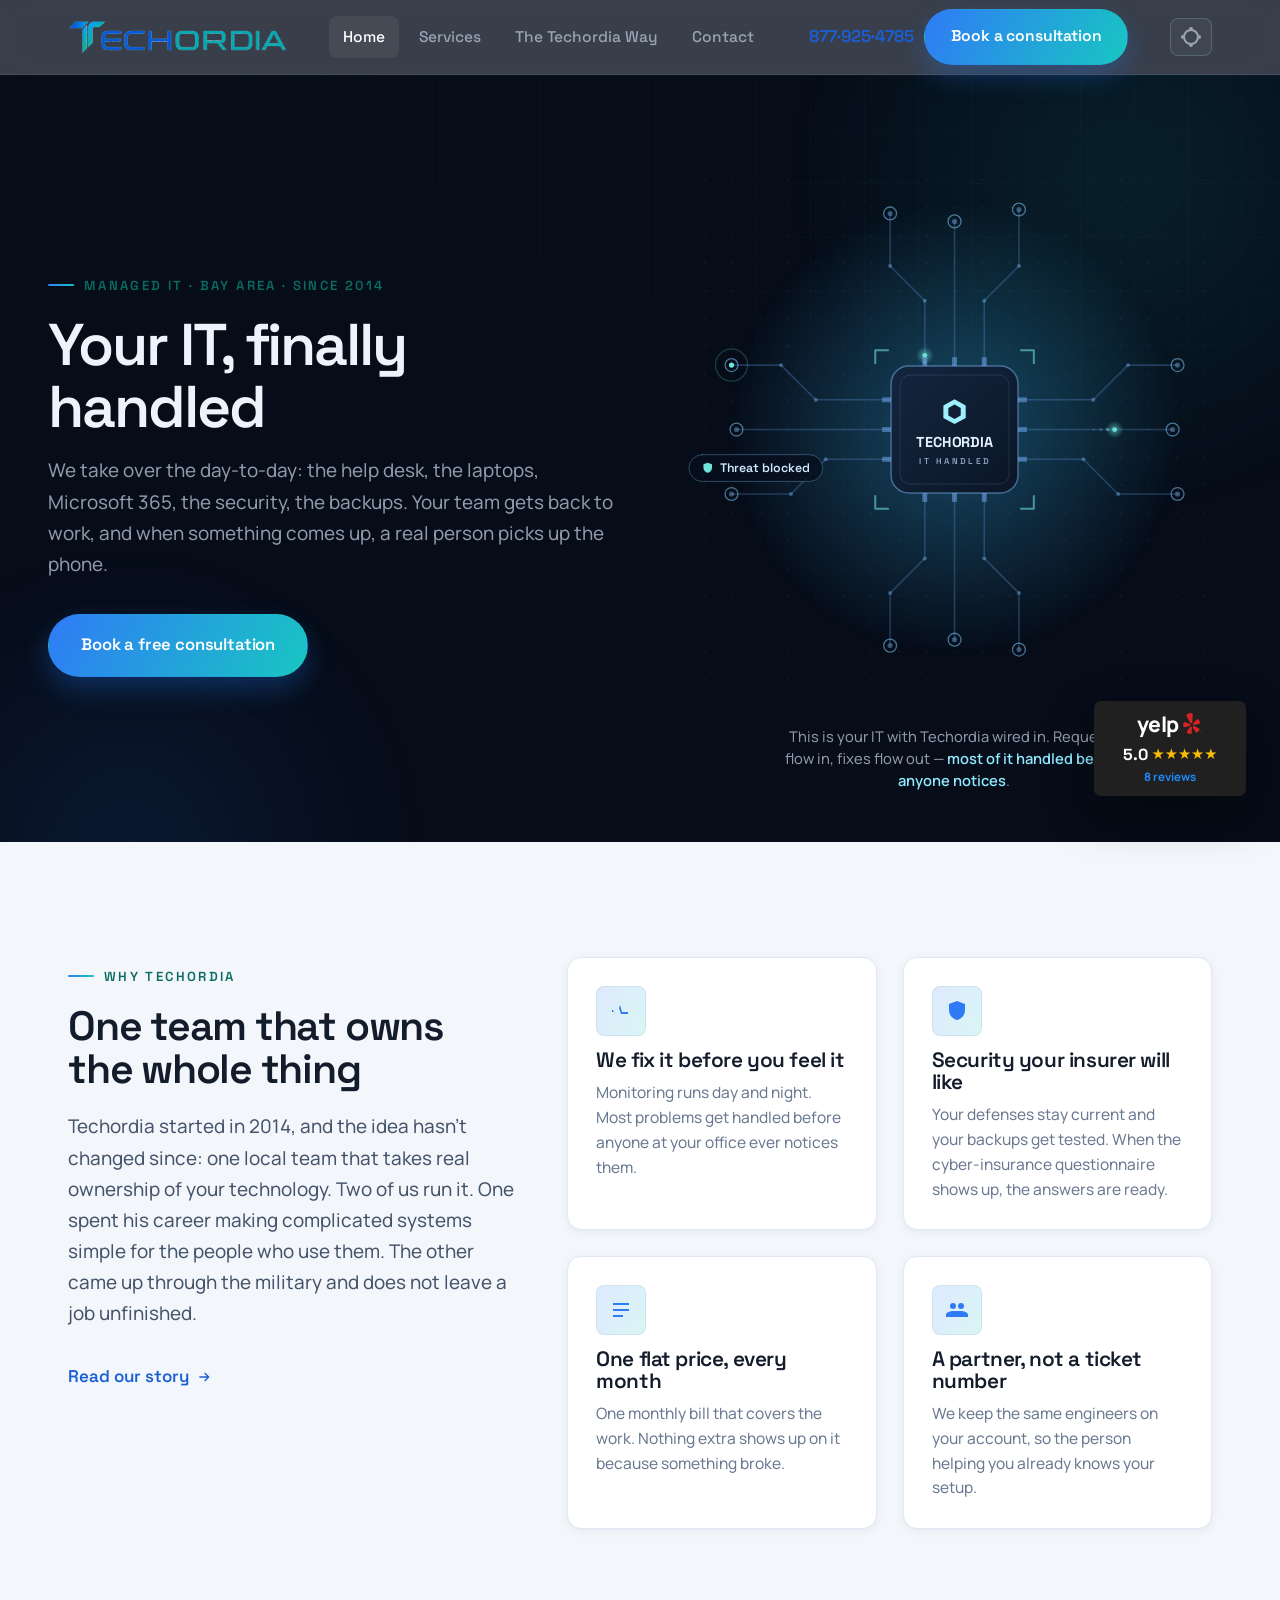
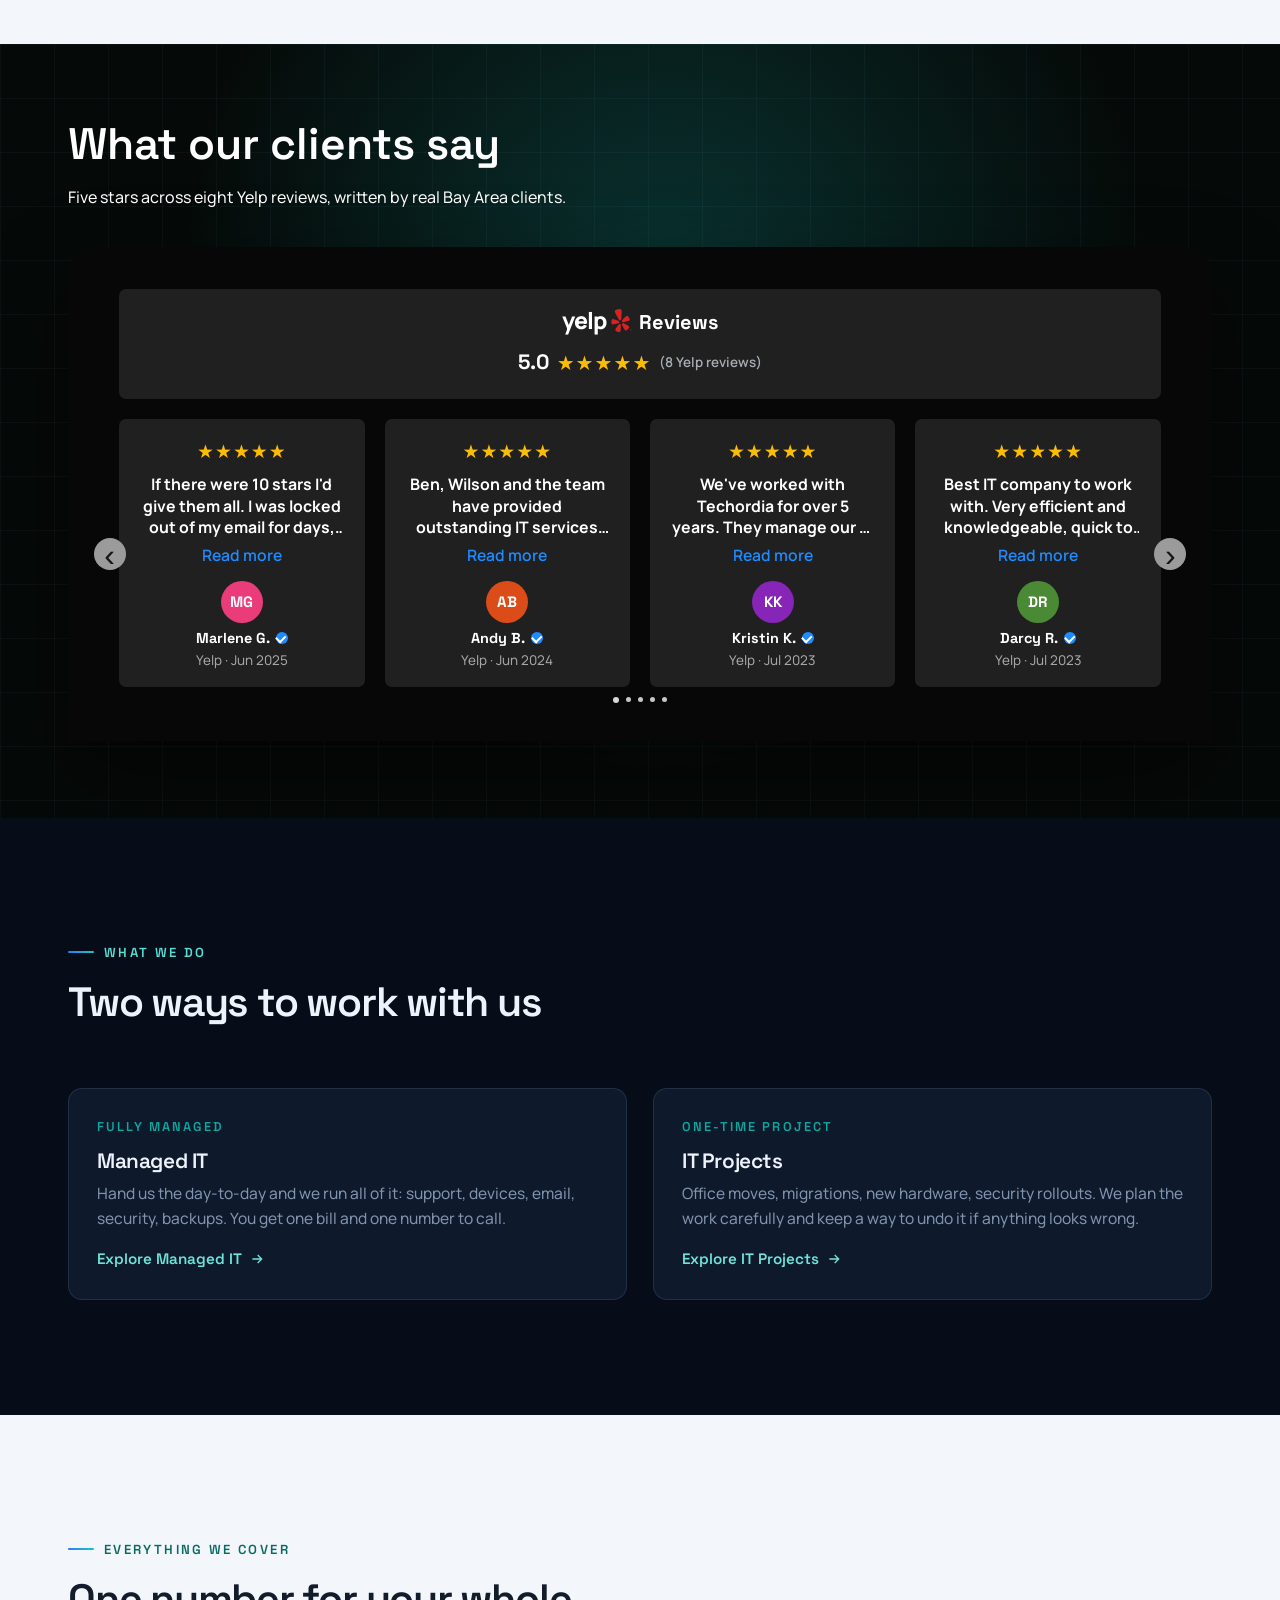
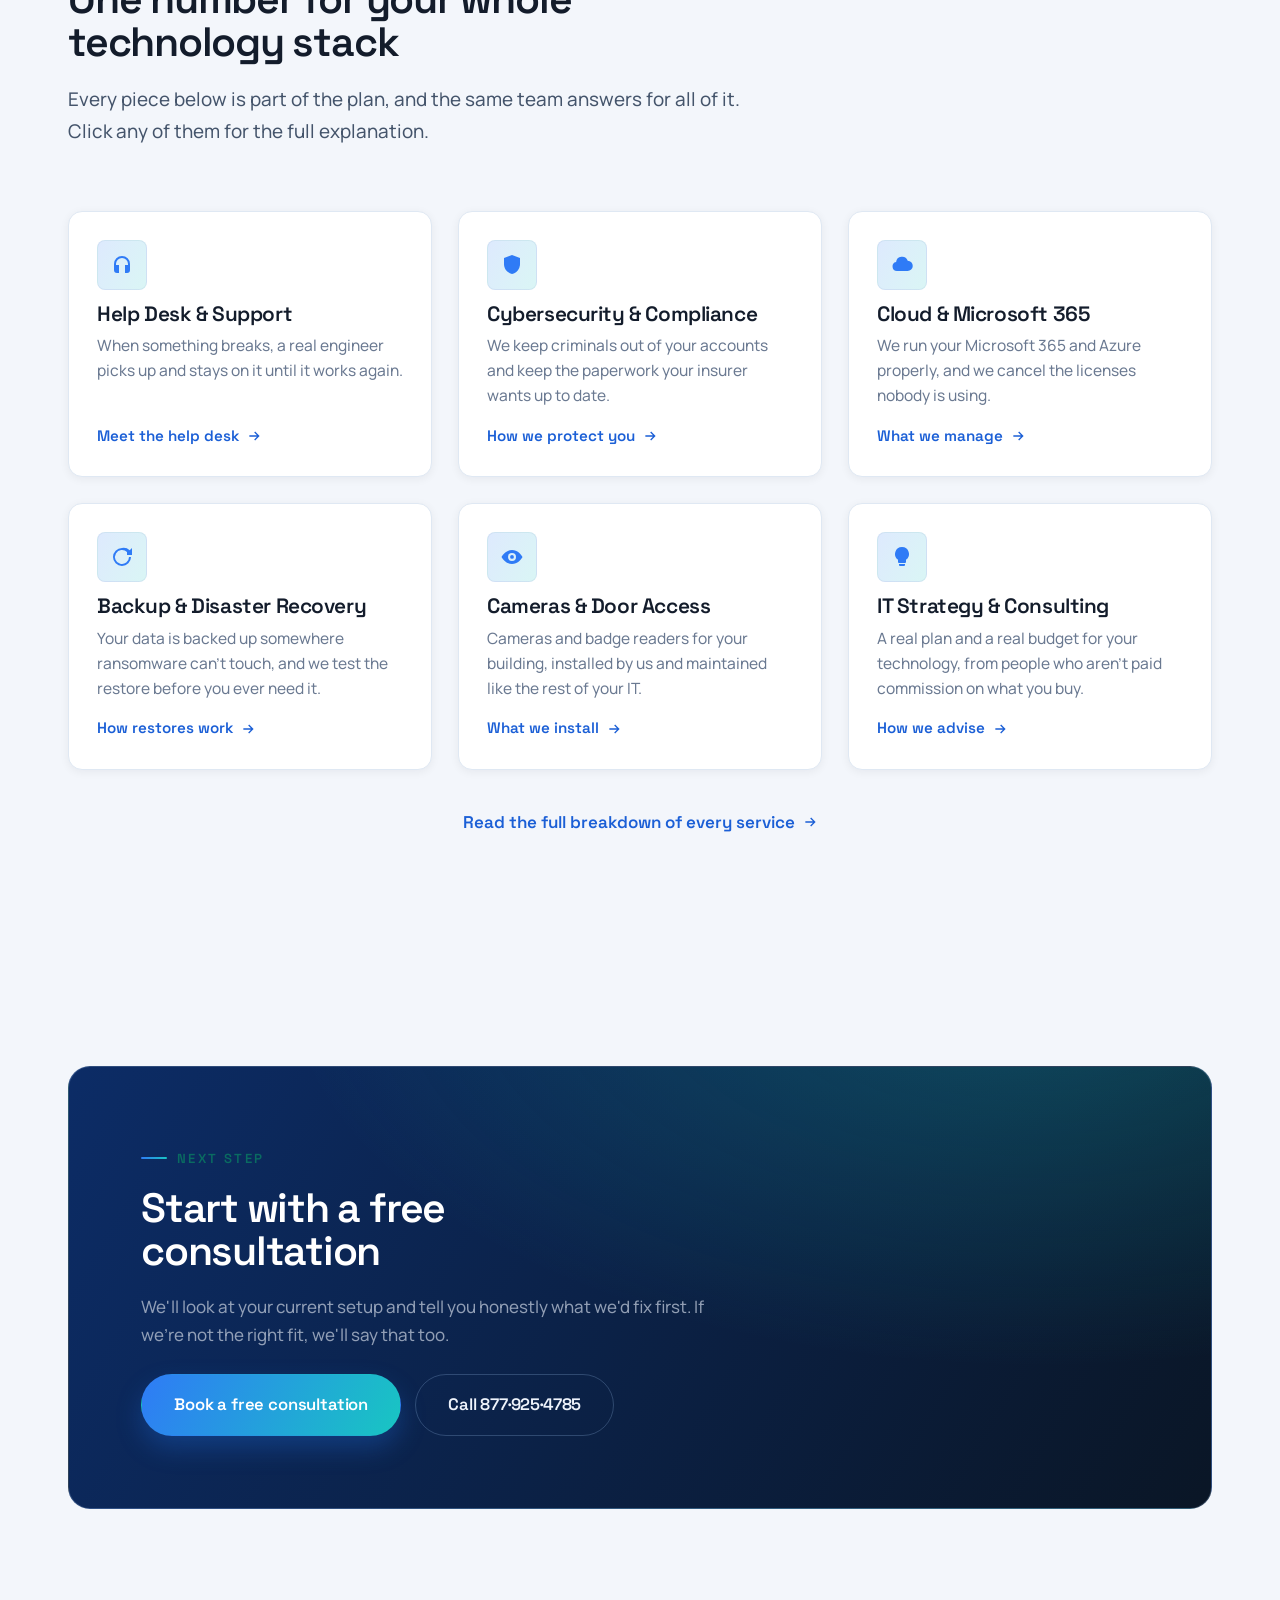
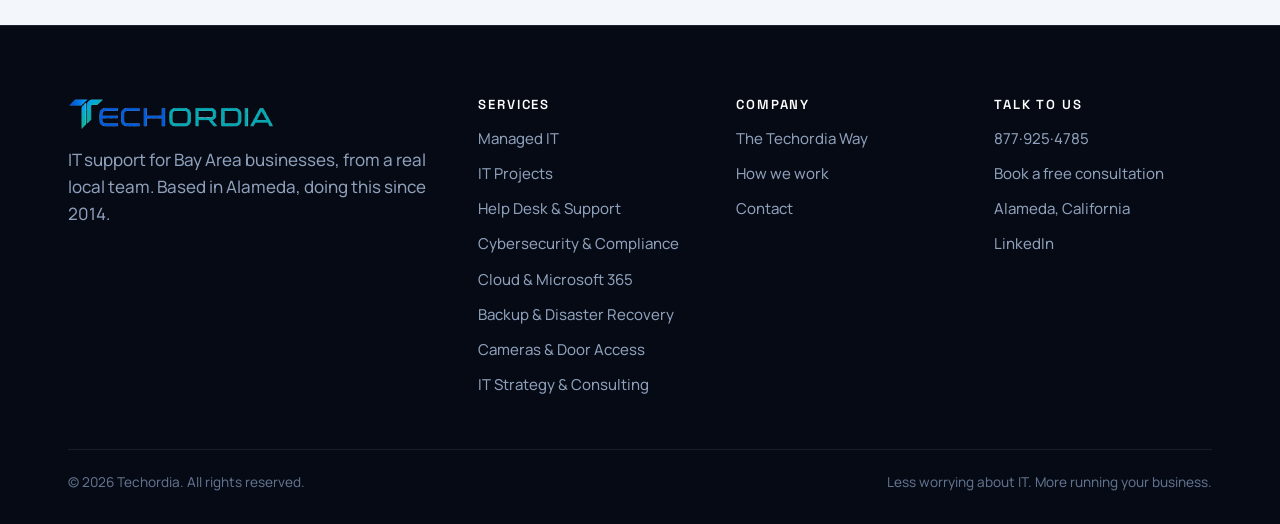
==== index.html @ 97ab0890 "Clone techordia-site2 snapshot" ====
<!DOCTYPE html>
<html lang="en">
<head>
<meta charset="UTF-8" />
<meta name="viewport" content="width=device-width, initial-scale=1.0" />
<title>Techordia | Managed IT for Bay Area Businesses Since 2014</title>
<meta name="description" content="Techordia has handled the day-to-day IT for Bay Area businesses since 2014. Real engineers answer the phone, and one flat monthly bill covers the work." />
<link rel="canonical" href="https://kylesmcclain.github.io/techordia-site2/" />
<meta property="og:type" content="website" />
<meta property="og:site_name" content="Techordia" />
<meta property="og:title" content="Techordia | Managed IT for Bay Area Businesses Since 2014" />
<meta property="og:description" content="Techordia has handled the day-to-day IT for Bay Area businesses since 2014. Real engineers answer the phone, and one flat monthly bill covers the work." />
<meta property="og:url" content="https://kylesmcclain.github.io/techordia-site2/" />
<meta property="og:image" content="https://kylesmcclain.github.io/techordia-site2/assets/img/logo.png" />
<meta name="twitter:card" content="summary" />
<meta name="twitter:title" content="Techordia | Managed IT for Bay Area Businesses Since 2014" />
<meta name="twitter:description" content="Techordia has handled the day-to-day IT for Bay Area businesses since 2014. Real engineers answer the phone, and one flat monthly bill covers the work." />
<meta name="twitter:image" content="https://kylesmcclain.github.io/techordia-site2/assets/img/logo.png" />
<link rel="icon" href="assets/img/favicon.svg" type="image/svg+xml" />
<link rel="icon" href="assets/img/favicon.ico" sizes="32x32" />
<link rel="apple-touch-icon" href="assets/img/apple-touch-icon.png" />
<link rel="preconnect" href="https://fonts.googleapis.com" />
<link rel="preconnect" href="https://fonts.gstatic.com" crossorigin />
<link href="https://fonts.googleapis.com/css2?family=Space+Grotesk:wght@500;600;700&family=Manrope:wght@400;500;600;700&display=swap" rel="stylesheet" />
<link rel="stylesheet" href="assets/css/app.css?v=20260611-1" />
<link rel="stylesheet" href="assets/css/effects.css?v=20260611-1" />
</head>
<body>
<!-- ================= HEADER ================= -->
<header class="masthead">
  <div class="wrap masthead__row">
    <a class="brand" href="index.html" aria-label="Techordia home"><img src="assets/img/logo.png?v=20260611-1" alt="Techordia" /></a>
    <nav class="mainnav" aria-label="Primary">
      <a href="index.html" class="is-active">Home</a>
      <div class="navitem">
        <button type="button" aria-haspopup="true" aria-expanded="false" aria-controls="services-menu">Services</button>
        <div class="dropdown dropdown--svc" id="services-menu">
          <a href="managed-it.html">Managed IT</a>
          <a href="it-projects.html">IT Projects</a>
          <a href="managed-it.html#help-desk">Help Desk &amp; Support</a>
          <a href="managed-it.html#cybersecurity">Cybersecurity &amp; Compliance</a>
          <a href="managed-it.html#cloud">Cloud &amp; Microsoft 365</a>
          <a href="managed-it.html#backup">Backup &amp; Disaster Recovery</a>
          <a href="managed-it.html#cameras">Cameras &amp; Door Access</a>
          <a href="managed-it.html#strategy">IT Strategy &amp; Consulting</a>
        </div>
      </div>
      <a href="techordia-way.html">The Techordia Way</a>
      <a href="contact.html">Contact</a>
    </nav>
    <div class="header-cta">
      <a href="tel:8779254785" class="textlink nowrap">877·925·4785</a>
      <a href="contact.html" class="btn btn--primary">Book a consultation</a>
    </div>
    <button class="navtoggle" aria-label="Menu" aria-expanded="false"><span></span></button>
  </div>
</header>

<main>
<!-- ================= HERO ================= -->
<section class="hero">
  <div class="hero__glow" aria-hidden="true"></div>
  <div class="hero__grid-bg" aria-hidden="true"></div>
  <div class="wrap hero__inner home-hero">
    <div class="home-hero__copy">
      <p class="eyebrow">Managed IT · Bay Area · Since 2014</p>
      <h1>Your IT, finally handled</h1>
      <p class="lede">We take over the day-to-day: the help desk, the laptops, Microsoft&nbsp;365, the security, the backups. Your team gets back to work, and when something comes up, a real person picks up the phone.</p>
      <div class="hero-actions">
        <a href="contact.html" class="btn btn--primary btn--lg">Book a free consultation</a>
      </div>
    </div>
    <div class="home-hero__fx">
      <div class="fx" data-fx="core" data-label="The Techordia command core: a circuit board where requests flow in, fixes flow out, and live status updates show threats blocked, backups verified, and tickets closed"></div>
      <p class="fx-caption">This is your IT with Techordia wired in. Requests flow in, fixes flow out — <strong>most of it handled before anyone notices</strong>.</p>
    </div>
  </div>
</section>

<!-- ================= VALUE ================= -->
<section class="section">
  <div class="wrap">
    <div class="home-split">
      <div class="head reveal" style="margin-bottom:0">
        <p class="eyebrow">Why Techordia</p>
        <h2>One team that owns the whole thing</h2>
        <p class="lede">Techordia started in 2014, and the idea hasn't changed since: one local team that takes real ownership of your technology. Two of us run it. One spent his career making complicated systems simple for the people who use them. The other came up through the military and does not leave a job unfinished.</p>
        <a href="techordia-way.html" class="textlink" style="margin-top:18px">Read our story <svg viewBox="0 0 24 24" fill="none" stroke="currentColor" stroke-width="2"><path d="M5 12h14m-6-6 6 6-6 6"/></svg></a>
      </div>
      <div class="grid cols-2 home-why">
        <div class="card reveal"><div class="ic"><svg viewBox="0 0 24 24" fill="currentColor"><path d="M3 13h2l2 5 4-12 2 7h6v2h-7l-2-6-3 9-3-7H3v-2Z"/></svg></div><h3>We fix it before you feel it</h3><p>Monitoring runs day and night. Most problems get handled before anyone at your office ever notices them.</p></div>
        <div class="card reveal" data-d="1"><div class="ic"><svg viewBox="0 0 24 24" fill="currentColor"><path d="M12 2 4 5v6c0 5 3.4 8.9 8 10 4.6-1.1 8-5 8-10V5l-8-3Z"/></svg></div><h3>Security your insurer will like</h3><p>Your defenses stay current and your backups get tested. When the cyber-insurance questionnaire shows up, the answers are ready.</p></div>
        <div class="card reveal" data-d="2"><div class="ic"><svg viewBox="0 0 24 24" fill="currentColor"><path d="M4 5h16v2H4zm0 6h16v2H4zm0 6h10v2H4z"/></svg></div><h3>One flat price, every month</h3><p>One monthly bill that covers the work. Nothing extra shows up on it because something broke.</p></div>
        <div class="card reveal" data-d="3"><div class="ic"><svg viewBox="0 0 24 24" fill="currentColor"><path d="M16 11a3 3 0 1 0 0-6 3 3 0 0 0 0 6Zm-8 0a3 3 0 1 0 0-6 3 3 0 0 0 0 6Zm0 2c-2.3 0-7 1.2-7 3.5V19h22v-2.5c0-2.3-4.7-3.5-7-3.5a8 8 0 0 0-1 .1A4.5 4.5 0 0 1 16 13H8Z"/></svg></div><h3>A partner, not a ticket number</h3><p>We keep the same engineers on your account, so the person helping you already knows your setup.</p></div>
      </div>
    </div>
  </div>
</section>

<!-- ================= YELP REVIEWS ================= -->
<section class="google-review-section" id="reviews">
  <div class="wrap">
    <div class="google-review-head reveal">
      <h2>What our clients say</h2>
      <p>Five stars across eight Yelp reviews, written by real Bay Area clients.</p>
    </div>
    <div class="google-review-stage reveal" data-review-carousel>
      <div class="google-summary-bar" aria-label="Techordia Yelp reviews summary">
        <div>
          <div class="google-summary__brand">
            <span class="google-wordmark yelp-mark" aria-label="Yelp">Yelp</span>
            <strong>Reviews</strong>
          </div>
          <div class="google-summary__score">
            <strong>5.0</strong>
            <span class="google-stars" aria-label="5 out of 5 stars"><span aria-hidden="true">&#9733;&#9733;&#9733;&#9733;&#9733;</span></span>
            <a href="https://www.yelp.com/biz/techordia-alameda" target="_blank" rel="noopener">(8 Yelp reviews)</a>
          </div>
        </div>
      </div>
      <button class="review-arrow review-arrow--prev" type="button" aria-label="Previous reviews"><span aria-hidden="true">&#8249;</span></button>
      <div class="google-review-track" tabindex="0" aria-label="Techordia review cards">
        <article class="google-review-card">
          <div class="google-stars" aria-label="5 out of 5 stars"><span aria-hidden="true">&#9733;&#9733;&#9733;&#9733;&#9733;</span></div>
          <p class="google-review-card__quote">If there were 10 stars I'd give them all. I was locked out of my email for days, and as an attorney that was hugely disruptive. Techordia were immediately available, knowledgeable, and calm under pressure.</p>
          <a class="google-review-card__more" href="https://www.yelp.com/biz/techordia-alameda" target="_blank" rel="noopener">Read more</a>
          <div class="google-review-card__author">
            <span class="review-avatar review-avatar--pink">MG</span>
            <strong>Marlene G.<span class="review-check" aria-label="Yelp review"></span></strong>
            <small>Yelp · Jun 2025</small>
          </div>
        </article>
        <article class="google-review-card">
          <div class="google-stars" aria-label="5 out of 5 stars"><span aria-hidden="true">&#9733;&#9733;&#9733;&#9733;&#9733;</span></div>
          <p class="google-review-card__quote">Ben, Wilson and the team have provided outstanding IT services across the 9 years I've worked with them. Anybody looking for a new IT MSP, look no further.</p>
          <a class="google-review-card__more" href="https://www.yelp.com/biz/techordia-alameda" target="_blank" rel="noopener">Read more</a>
          <div class="google-review-card__author">
            <span class="review-avatar review-avatar--orange">AB</span>
            <strong>Andy B.<span class="review-check" aria-label="Yelp review"></span></strong>
            <small>Yelp · Jun 2024</small>
          </div>
        </article>
        <article class="google-review-card">
          <div class="google-stars" aria-label="5 out of 5 stars"><span aria-hidden="true">&#9733;&#9733;&#9733;&#9733;&#9733;</span></div>
          <p class="google-review-card__quote">We've worked with Techordia for over 5 years. They manage our IT daily and have run multiple large-scale projects. Professional, knowledgeable, and highly recommended.</p>
          <a class="google-review-card__more" href="https://www.yelp.com/biz/techordia-alameda" target="_blank" rel="noopener">Read more</a>
          <div class="google-review-card__author">
            <span class="review-avatar review-avatar--purple">KK</span>
            <strong>Kristin K.<span class="review-check" aria-label="Yelp review"></span></strong>
            <small>Yelp · Jul 2023</small>
          </div>
        </article>
        <article class="google-review-card">
          <div class="google-stars" aria-label="5 out of 5 stars"><span aria-hidden="true">&#9733;&#9733;&#9733;&#9733;&#9733;</span></div>
          <p class="google-review-card__quote">Best IT company to work with. Very efficient and knowledgeable, quick to respond, and very friendly. Would highly recommend them.</p>
          <a class="google-review-card__more" href="https://www.yelp.com/biz/techordia-alameda" target="_blank" rel="noopener">Read more</a>
          <div class="google-review-card__author">
            <span class="review-avatar review-avatar--green">DR</span>
            <strong>Darcy R.<span class="review-check" aria-label="Yelp review"></span></strong>
            <small>Yelp · Jul 2023</small>
          </div>
        </article>
        <article class="google-review-card">
          <div class="google-stars" aria-label="5 out of 5 stars"><span aria-hidden="true">&#9733;&#9733;&#9733;&#9733;&#9733;</span></div>
          <p class="google-review-card__quote">The highest rating for service, professionalism, technical knowledge, and integrity. We've partnered with Techordia since 2010 and have never been disappointed.</p>
          <a class="google-review-card__more" href="https://www.yelp.com/biz/techordia-alameda" target="_blank" rel="noopener">Read more</a>
          <div class="google-review-card__author">
            <span class="review-avatar review-avatar--blue">VW</span>
            <strong>Vicki W.<span class="review-check" aria-label="Yelp review"></span></strong>
            <small>Yelp · Oct 2013</small>
          </div>
        </article>
      </div>
      <button class="review-arrow review-arrow--next" type="button" aria-label="Next reviews"><span aria-hidden="true">&#8250;</span></button>
      <div class="google-review-dots" aria-hidden="true"><span></span><span></span><span></span><span></span><span></span></div>
    </div>
  </div>
</section>

<!-- ================= SERVICES TEASER ================= -->
<section class="section dark" id="services">
  <div class="wrap">
    <div class="head reveal">
      <p class="eyebrow">What we do</p>
      <h2>Two ways to work with us</h2>
    </div>
    <div class="grid cols-2 model-grid">
      <a class="model-card card reveal" href="managed-it.html">
        <span class="card__tag">FULLY MANAGED</span><h3>Managed IT</h3>
        <p>Hand us the day-to-day and we run all of it: support, devices, email, security, backups. You get one bill and one number to call.</p>
        <span class="textlink">Explore Managed IT <svg viewBox="0 0 24 24" fill="none" stroke="currentColor" stroke-width="2"><path d="M5 12h14m-6-6 6 6-6 6"/></svg></span>
      </a>
      <a class="model-card card reveal" data-d="3" href="it-projects.html">
        <span class="card__tag">ONE-TIME PROJECT</span><h3>IT Projects</h3>
        <p>Office moves, migrations, new hardware, security rollouts. We plan the work carefully and keep a way to undo it if anything looks wrong.</p>
        <span class="textlink">Explore IT Projects <svg viewBox="0 0 24 24" fill="none" stroke="currentColor" stroke-width="2"><path d="M5 12h14m-6-6 6 6-6 6"/></svg></span>
      </a>
    </div>
  </div>
</section>

<!-- ================= FULL SERVICES / CAPABILITIES ================= -->
<section class="section" id="capabilities">
  <div class="wrap">
    <div class="head reveal">
      <p class="eyebrow">Everything we cover</p>
      <h2>One number for your whole technology stack</h2>
      <p class="lede">Every piece below is part of the plan, and the same team answers for all of it. Click any of them for the full explanation.</p>
    </div>
    <div class="grid cols-3">
      <a class="card reveal" href="managed-it.html#help-desk">
        <div class="ic"><svg viewBox="0 0 24 24" fill="currentColor"><path d="M12 3a8 8 0 0 0-8 8v6a3 3 0 0 0 3 3h2v-8H6v-1a6 6 0 1 1 12 0v1h-3v8h2a3 3 0 0 0 3-3v-6a8 8 0 0 0-8-8Z"/></svg></div>
        <h3>Help Desk &amp; Support</h3>
        <p>When something breaks, a real engineer picks up and stays on it until it works again.</p>
        <span class="textlink">Meet the help desk <svg viewBox="0 0 24 24" fill="none" stroke="currentColor" stroke-width="2"><path d="M5 12h14m-6-6 6 6-6 6"/></svg></span>
      </a>
      <a class="card reveal" data-d="1" href="managed-it.html#cybersecurity">
        <div class="ic"><svg viewBox="0 0 24 24" fill="currentColor"><path d="M12 2 4 5v6c0 5 3.4 8.9 8 10 4.6-1.1 8-5 8-10V5l-8-3Z"/></svg></div>
        <h3>Cybersecurity &amp; Compliance</h3>
        <p>We keep criminals out of your accounts and keep the paperwork your insurer wants up to date.</p>
        <span class="textlink">How we protect you <svg viewBox="0 0 24 24" fill="none" stroke="currentColor" stroke-width="2"><path d="M5 12h14m-6-6 6 6-6 6"/></svg></span>
      </a>
      <a class="card reveal" data-d="2" href="managed-it.html#cloud">
        <div class="ic"><svg viewBox="0 0 24 24" fill="currentColor"><path d="M7 18a4.5 4.5 0 0 1-.9-8.9 6 6 0 0 1 11.6-1.4A4.5 4.5 0 0 1 17.5 18H7Z"/></svg></div>
        <h3>Cloud &amp; Microsoft 365</h3>
        <p>We run your Microsoft&nbsp;365 and Azure properly, and we cancel the licenses nobody is using.</p>
        <span class="textlink">What we manage <svg viewBox="0 0 24 24" fill="none" stroke="currentColor" stroke-width="2"><path d="M5 12h14m-6-6 6 6-6 6"/></svg></span>
      </a>
      <a class="card reveal" href="managed-it.html#backup">
        <div class="ic"><svg viewBox="0 0 24 24" fill="currentColor"><path d="M12 3a9 9 0 1 0 9 9h-2a7 7 0 1 1-2-4.9V10h5V3l-2.3 2.3A9 9 0 0 0 12 3Z"/></svg></div>
        <h3>Backup &amp; Disaster Recovery</h3>
        <p>Your data is backed up somewhere ransomware can't touch, and we test the restore before you ever need it.</p>
        <span class="textlink">How restores work <svg viewBox="0 0 24 24" fill="none" stroke="currentColor" stroke-width="2"><path d="M5 12h14m-6-6 6 6-6 6"/></svg></span>
      </a>
      <a class="card reveal" data-d="1" href="managed-it.html#cameras">
        <div class="ic"><svg viewBox="0 0 24 24" fill="currentColor"><path d="M12 5C6.5 5 2.7 9.6 1.5 12c1.2 2.4 5 7 10.5 7s9.3-4.6 10.5-7C21.3 9.6 17.5 5 12 5Zm0 11a4 4 0 1 1 0-8 4 4 0 0 1 0 8Zm0-2.2A1.8 1.8 0 1 0 12 10a1.8 1.8 0 0 0 0 3.8Z"/></svg></div>
        <h3>Cameras &amp; Door Access</h3>
        <p>Cameras and badge readers for your building, installed by us and maintained like the rest of your IT.</p>
        <span class="textlink">What we install <svg viewBox="0 0 24 24" fill="none" stroke="currentColor" stroke-width="2"><path d="M5 12h14m-6-6 6 6-6 6"/></svg></span>
      </a>
      <a class="card reveal" data-d="2" href="managed-it.html#strategy">
        <div class="ic"><svg viewBox="0 0 24 24" fill="currentColor"><path d="M12 2a7 7 0 0 0-4 12.74V17a1 1 0 0 0 1 1h6a1 1 0 0 0 1-1v-2.26A7 7 0 0 0 12 2ZM9 20a1 1 0 0 0 1 1h4a1 1 0 0 0 1-1v-1H9v1Z"/></svg></div>
        <h3>IT Strategy &amp; Consulting</h3>
        <p>A real plan and a real budget for your technology, from people who aren't paid commission on what you buy.</p>
        <span class="textlink">How we advise <svg viewBox="0 0 24 24" fill="none" stroke="currentColor" stroke-width="2"><path d="M5 12h14m-6-6 6 6-6 6"/></svg></span>
      </a>
    </div>
    <div class="reveal" style="text-align:center;margin-top:clamp(24px,3vw,38px)">
      <a href="managed-it.html#whats-inside" class="textlink" style="justify-content:center">Read the full breakdown of every service <svg viewBox="0 0 24 24" fill="none" stroke="currentColor" stroke-width="2"><path d="M5 12h14m-6-6 6 6-6 6"/></svg></a>
    </div>
  </div>
</section>

<!-- ================= CTA ================= -->
<section class="section">
  <div class="wrap">
    <div class="band reveal">
      <p class="eyebrow">Next step</p>
      <h2>Start with a free consultation</h2>
      <p>We'll look at your current setup and tell you honestly what we'd fix first. If we're not the right fit, we'll say that too.</p>
      <div class="hero-actions">
        <a href="contact.html" class="btn btn--primary btn--lg">Book a free consultation</a>
        <a href="tel:8779254785" class="btn btn--ghost btn--lg">Call 877·925·4785</a>
      </div>
    </div>
  </div>
</section>
</main>

<!-- ================= FOOTER ================= -->
<footer class="foot">
  <div class="wrap">
    <div class="foot__top">
      <div>
        <img src="assets/img/logo.png?v=20260611-1" alt="Techordia" />
        <p class="measure">IT support for Bay Area businesses, from a real local team. Based in Alameda, doing this since 2014.</p>
      </div>
      <div><h4>Services</h4><ul>
        <li><a href="managed-it.html">Managed IT</a></li>
        <li><a href="it-projects.html">IT Projects</a></li>
        <li><a href="managed-it.html#help-desk">Help Desk &amp; Support</a></li>
        <li><a href="managed-it.html#cybersecurity">Cybersecurity &amp; Compliance</a></li>
        <li><a href="managed-it.html#cloud">Cloud &amp; Microsoft 365</a></li>
        <li><a href="managed-it.html#backup">Backup &amp; Disaster Recovery</a></li>
        <li><a href="managed-it.html#cameras">Cameras &amp; Door Access</a></li>
        <li><a href="managed-it.html#strategy">IT Strategy &amp; Consulting</a></li>
      </ul></div>
      <div><h4>Company</h4><ul>
        <li><a href="techordia-way.html">The Techordia Way</a></li>
        <li><a href="services.html">How we work</a></li>
        <li><a href="contact.html">Contact</a></li>
      </ul></div>
      <div><h4>Talk to us</h4><ul>
        <li><a href="tel:8779254785">877·925·4785</a></li>
        <li><a href="contact.html">Book a free consultation</a></li>
        <li>Alameda, California</li>
        <li><a href="https://www.linkedin.com/company/techordia-llc" target="_blank" rel="noopener">LinkedIn</a></li>
      </ul></div>
    </div>
    <div class="foot__bottom">
      <span>© <span id="yr">2026</span> Techordia. All rights reserved.</span>
      <span>Less worrying about IT. More running your business.</span>
    </div>
  </div>
</footer>

<script src="assets/js/effects.js?v=20260611-1" defer></script>
<script src="assets/js/site.js?v=20260611-1" defer></script>
</body>
</html>
---- assets/css/app.css ----
/* =========================================================================
   Techordia — design system
   Anti-slop rules: display = Space Grotesk, body = Manrope (no Inter);
   asymmetric/editorial layout (not centered-everything); varied radii;
   one restrained blue->teal accent (no purple, no gradient soup).
   ========================================================================= */

:root {
  color-scheme: dark;

  /* dark surfaces (hero + effect sections) */
  --bg: #060c18;
  --bg-2: #0a1322;
  --panel: #0e1a2c;
  --panel-2: #122237;
  --hairline: rgba(130, 160, 200, .16);
  --hairline-strong: rgba(140, 175, 220, .28);

  /* light surfaces */
  --paper: #f3f6fb;
  --paper-2: #eaf1f8;
  --paper-3: #dfe8f3;
  --surface: #ffffff;

  /* text */
  --ink: #eef3fb;          /* on dark */
  --ink-soft: #aebaccd1;
  --ink-mute: #8294ad;
  --slate: #131c2b;        /* on light */
  --slate-soft: #44546b;
  --slate-mute: #6a7991;

  /* brand accents */
  --blue: #2f7bf6;
  --blue-deep: #1b5fd6;
  --teal: #18c6c2;
  --teal-deep: #10a59e;
  --grad: linear-gradient(118deg, var(--blue) 0%, var(--teal) 100%);
  --grad-soft: linear-gradient(118deg, rgba(47,123,246,.16), rgba(24,198,194,.16));

  /* radii — intentionally varied */
  --r-xs: 4px;
  --r-sm: 8px;
  --r-md: 14px;
  --r-lg: 22px;
  --pill: 999px;

  --shadow-sm: 0 2px 10px rgba(7, 14, 28, .06);
  --shadow: 0 18px 50px rgba(10, 20, 40, .12);
  --shadow-dark: 0 30px 80px rgba(0, 0, 0, .45);

  --container: 1240px;
  --gutter: clamp(20px, 4vw, 48px);

  --font-display: "Space Grotesk", "Segoe UI", system-ui, sans-serif;
  --font-body: "Manrope", "Segoe UI", system-ui, -apple-system, sans-serif;
}

[data-theme="light"] {
  color-scheme: light;

  --bg: #eaf5ff;
  --bg-2: #f3f9ff;
  --panel: #ffffff;
  --panel-2: #f6fbff;
  --hairline: rgba(47, 123, 246, .14);
  --hairline-strong: rgba(30, 98, 190, .24);

  --paper: #f4f7fb;
  --paper-2: #e9f3fc;
  --paper-3: #d9e7f5;
  --surface: #ffffff;

  --ink: #111c2d;
  --ink-soft: #42546c;
  --ink-mute: #63758e;
  --slate: #101927;
  --slate-soft: #3c4d64;
  --slate-mute: #66758c;

  --shadow-dark: 0 24px 60px rgba(35, 90, 150, .18);
}

* { box-sizing: border-box; }
html { scroll-behavior: smooth; -webkit-text-size-adjust: 100%; }
body {
  margin: 0;
  font-family: var(--font-body);
  background: var(--paper);
  color: var(--slate-soft);
  font-size: 17px;
  line-height: 1.6;
  font-weight: 450;
  -webkit-font-smoothing: antialiased;
  overflow-x: hidden;
}

h1, h2, h3, h4 {
  font-family: var(--font-display);
  color: var(--slate);
  line-height: 1.05;
  margin: 0 0 .5em;
  font-weight: 600;
  letter-spacing: -.02em;
}
h1 { font-size: clamp(2.6rem, 4.6vw, 4.1rem); letter-spacing: -.035em; }
h2 { font-size: clamp(2rem, 3.2vw, 2.9rem); letter-spacing: -.03em; }
h3 { font-size: 1.3rem; }
p { margin: 0 0 1rem; }
a { color: var(--blue-deep); text-decoration: none; }
img, svg { display: block; max-width: 100%; }
strong { color: inherit; font-weight: 700; }

/* ---- layout ---- */
.wrap { width: 100%; max-width: var(--container); margin-inline: auto; padding-inline: var(--gutter); }
.section { padding: clamp(64px, 9vw, 120px) 0; position: relative; }
.section--tight { padding: clamp(48px, 6vw, 80px) 0; }
.dark { background: var(--bg); color: var(--ink-soft); }
.dark h1, .dark h2, .dark h3, .dark h4 { color: var(--ink); }
.soft { background: var(--paper-2); }

.eyebrow {
  font-family: var(--font-display);
  font-size: .82rem; font-weight: 600; letter-spacing: .18em; text-transform: uppercase;
  color: #0a6b61; margin: 0 0 18px; display: inline-flex; align-items: center; gap: 10px;
}
.eyebrow::before { content: ""; width: 26px; height: 2px; background: var(--grad); border-radius: 2px; }
.dark .eyebrow { color: #58e0d6; }

.lede { font-size: 1.18rem; line-height: 1.65; color: var(--slate-soft); max-width: 56ch; }
.dark .lede { color: var(--ink-soft); }
.measure { max-width: 60ch; }

/* asymmetric section header (left-aligned, not centered) */
.head { max-width: 720px; margin-bottom: clamp(40px, 5vw, 64px); }
.head h2 + p { margin-top: 14px; }

/* ---- buttons ---- */
.btn {
  --b: var(--blue);
  display: inline-flex; align-items: center; gap: 9px; cursor: pointer;
  font-family: var(--font-display); font-weight: 600; font-size: .98rem; letter-spacing: -.01em;
  padding: 14px 26px; border-radius: var(--pill); border: 1.5px solid transparent;
  transition: transform .18s cubic-bezier(.2,.7,.3,1), box-shadow .25s, background .2s, border-color .2s, color .2s;
  white-space: nowrap;
}
.btn svg { width: 18px; height: 18px; }
.btn--primary { background: var(--grad); color: #fff; box-shadow: 0 12px 26px rgba(31, 110, 220, .32); }
.btn--primary:hover { transform: translateY(-2px); box-shadow: 0 18px 36px rgba(31, 110, 220, .42); }
.btn--solid { background: var(--slate); color: #fff; }
.btn--solid:hover { transform: translateY(-2px); background: #0c1420; }
.btn--ghost { border-color: var(--hairline-strong); color: var(--ink); }
.btn--ghost:hover { border-color: #6fe3da; color: #fff; background: rgba(24,198,194,.08); }
.btn--line { border-color: var(--paper-3); color: var(--slate); background: var(--surface); }
.btn--line:hover { border-color: var(--blue); color: var(--blue-deep); transform: translateY(-2px); }
.btn--lg { padding: 17px 32px; font-size: 1.04rem; }

.textlink { font-family: var(--font-display); font-weight: 600; color: var(--blue-deep); display: inline-flex; align-items: center; gap: 7px; }
.textlink svg { width: 16px; height: 16px; transition: transform .2s; }
.textlink:hover svg { transform: translateX(4px); }
.dark .textlink { color: #6fe3da; }

/* ---- header ---- */
.masthead {
  position: sticky; top: 0; z-index: 60;
  background: color-mix(in srgb, var(--bg) 78%, transparent);
  backdrop-filter: blur(14px) saturate(160%);
  border-bottom: 1px solid var(--hairline);
}
.masthead__row { display: flex; align-items: center; justify-content: space-between; height: 74px; gap: 24px; }
.brand { display: inline-flex; align-items: center; }
.brand img { height: 34px; width: auto; max-width: min(220px, 46vw); object-fit: contain; }
.mainnav { display: flex; align-items: center; gap: 6px; }
.mainnav a, .navitem > button {
  font-family: var(--font-display); font-weight: 500; font-size: .97rem; color: var(--ink-soft);
  padding: 9px 14px; border-radius: var(--r-sm); border: 0; background: none; cursor: pointer;
  display: inline-flex; align-items: center; gap: 6px; transition: color .18s, background .18s;
}
.mainnav a:hover, .navitem:hover > button, .mainnav a.is-active { color: #fff; background: rgba(255,255,255,.06); }
.navitem { position: relative; }
.dropdown {
  position: absolute; top: calc(100% + 8px); left: 0; min-width: 264px;
  background: var(--panel); border: 1px solid var(--hairline-strong); border-radius: var(--r-md);
  padding: 8px; box-shadow: var(--shadow-dark);
  opacity: 0; visibility: hidden; transform: translateY(8px); transition: .18s;
}
.navitem.is-open .dropdown, .navitem:hover .dropdown, .navitem:focus-within .dropdown { opacity: 1; visibility: visible; transform: none; }
.dropdown a { display: flex; flex-direction: column; gap: 2px; padding: 11px 13px; border-radius: var(--r-sm); }
.dropdown a strong { color: var(--ink); font-family: var(--font-display); font-weight: 600; font-size: .96rem; }
.dropdown a span { font-family: var(--font-body); font-size: .84rem; color: var(--ink-mute); font-weight: 450; }
.dropdown a:hover { background: rgba(47,123,246,.14); }
/* Services menu: one flat list */
.dropdown--svc { width: 254px; min-width: 0; max-height: calc(100vh - 92px); overflow: auto; }
.dropdown--svc a { display: block; font-family: var(--font-display); font-weight: 500; font-size: .95rem;
  color: var(--ink); padding: 9px 13px; }
/* keep anchored sections clear of the sticky header on jump */
.svc[id], #whats-inside { scroll-margin-top: 92px; }
.header-cta { display: inline-flex; gap: 10px; align-items: center; }
.navtoggle { display: none; }
.theme-toggle {
  display: inline-grid;
  place-items: center;
  width: 42px;
  height: 38px;
  flex: none;
  border: 1px solid var(--hairline-strong);
  border-radius: var(--r-sm);
  color: var(--ink-soft);
  background: rgba(255,255,255,.04);
  cursor: pointer;
  position: relative;
  transition: color .18s, border-color .18s, background .18s;
}
.theme-toggle:hover { color: #fff; border-color: #6fe3da; background: rgba(24,198,194,.08); }
.theme-toggle__sun,
.theme-toggle__moon {
  position: absolute;
  transition: opacity .18s, transform .18s;
}
.theme-toggle__sun {
  width: 16px;
  height: 16px;
  border: 2px solid currentColor;
  border-radius: 50%;
  box-shadow: 0 -8px 0 -6px currentColor, 0 8px 0 -6px currentColor, 8px 0 0 -6px currentColor, -8px 0 0 -6px currentColor;
}
.theme-toggle__moon {
  width: 18px;
  height: 18px;
  border-radius: 50%;
  box-shadow: inset -5px -2px 0 0 currentColor;
  opacity: 0;
  transform: scale(.82);
}
[data-theme="light"] .theme-toggle__sun { opacity: 0; transform: scale(.82); }
[data-theme="light"] .theme-toggle__moon { opacity: 1; transform: scale(1); }

/* ---- hero shell (shared) ---- */
.hero { position: relative; background: var(--bg); color: var(--ink-soft); overflow: hidden; isolation: isolate; }
.hero h1,
.hero h2,
.hero h3,
.pagehero h1,
.pagehero h2,
.pagehero h3 {
  color: var(--ink);
}
.hero .lede,
.pagehero .lede {
  color: var(--ink-soft);
}
.hero__glow { position: absolute; inset: 0; z-index: 0; pointer-events: none; }
.hero__glow::before, .hero__glow::after { content: ""; position: absolute; border-radius: 50%; filter: blur(20px); opacity: .5; }
.hero__glow::before { width: 60vw; height: 60vw; right: -18vw; top: -22vw; background: radial-gradient(circle, rgba(24,198,194,.22), transparent 62%); }
.hero__glow::after { width: 52vw; height: 52vw; left: -16vw; bottom: -26vw; background: radial-gradient(circle, rgba(47,123,246,.22), transparent 62%); }
.hero__grid-bg {
  position: absolute; inset: 0; z-index: 0; pointer-events: none; opacity: .5;
  background-image: linear-gradient(rgba(120,160,210,.06) 1px, transparent 1px),
                    linear-gradient(90deg, rgba(120,160,210,.06) 1px, transparent 1px);
  background-size: 54px 54px;
  -webkit-mask-image: radial-gradient(120% 100% at 70% 0%, #000 30%, transparent 78%);
          mask-image: radial-gradient(120% 100% at 70% 0%, #000 30%, transparent 78%);
}
.hero__inner { position: relative; z-index: 2; }

[data-theme="light"] .masthead {
  background: color-mix(in srgb, var(--surface) 84%, transparent);
  border-bottom-color: rgba(47, 123, 246, .18);
}
[data-theme="light"] .mainnav a,
[data-theme="light"] .navitem > button,
[data-theme="light"] .theme-toggle {
  color: var(--slate-soft);
}
[data-theme="light"] .mainnav a:hover,
[data-theme="light"] .navitem:hover > button,
[data-theme="light"] .mainnav a.is-active {
  color: var(--blue-deep);
  background: rgba(47,123,246,.1);
}
[data-theme="light"] .dropdown {
  background: var(--surface);
  border-color: var(--paper-3);
  box-shadow: var(--shadow);
}
[data-theme="light"] .dropdown a strong { color: var(--slate); }
[data-theme="light"] .dropdown a span { color: var(--slate-mute); }
[data-theme="light"] .dropdown a:hover { background: rgba(47,123,246,.08); }
[data-theme="light"] .dropdown--svc a { color: var(--slate); }
[data-theme="light"] .btn--ghost {
  color: var(--blue-deep);
  background: rgba(255,255,255,.58);
  border-color: rgba(47,123,246,.22);
}
[data-theme="light"] .btn--ghost:hover {
  color: var(--blue-deep);
  background: #fff;
}
[data-theme="light"] .chip {
  color: var(--slate-soft);
  background: rgba(255,255,255,.58);
  border-color: rgba(47,123,246,.18);
}
[data-theme="light"] .review-badge {
  background: rgba(255,255,255,.92);
  color: var(--slate);
  box-shadow: var(--shadow);
}
[data-theme="light"] .review-badge strong { color: var(--slate); }
[data-theme="light"] .review-badge p { color: var(--slate-soft); }
[data-theme="light"] .hero__grid-bg {
  opacity: .78;
  background-image: linear-gradient(rgba(47,123,246,.08) 1px, transparent 1px),
                    linear-gradient(90deg, rgba(47,123,246,.08) 1px, transparent 1px);
}
[data-theme="light"] .navtoggle span,
[data-theme="light"] .navtoggle span::before,
[data-theme="light"] .navtoggle span::after {
  background: var(--slate);
}
[data-theme="light"] .dark .statline .n { color: var(--slate); }
[data-theme="light"] .dark .statline .l { color: var(--slate-mute); }

.kicker-row { display: flex; flex-wrap: wrap; gap: 10px 22px; align-items: center; }
.chip {
  display: inline-flex; align-items: center; gap: 8px; font-size: .86rem; font-weight: 500;
  color: var(--ink-soft); border: 1px solid var(--hairline-strong); border-radius: var(--pill);
  padding: 7px 14px; background: rgba(255,255,255,.02);
}
.chip svg { width: 15px; height: 15px; color: #58e0d6; }

.hero-actions { display: flex; flex-wrap: wrap; gap: 14px; margin-top: 34px; }

/* ---- Google reviews ---- */
.google-wordmark {
  display: inline-flex;
  align-items: baseline;
  font-family: Arial, "Segoe UI", system-ui, sans-serif;
  font-weight: 700;
  letter-spacing: 0;
  line-height: 1;
}
.g-blue { color: #4285f4; }
.g-red { color: #ea4335; }
.g-yellow { color: #fbbc05; }
.g-green { color: #34a853; }
.google-stars {
  color: #fbbc05;
  font-family: Arial, "Segoe UI Symbol", system-ui, sans-serif;
  font-size: 1.25rem;
  line-height: 1;
  letter-spacing: 1px;
  white-space: nowrap;
}
.google-review-section {
  position: relative;
  overflow: hidden;
  padding: clamp(52px, 6vw, 78px) 0 clamp(54px, 6vw, 78px);
  background:
    radial-gradient(circle at 52% 30%, rgba(24, 198, 194, .22), transparent 31rem),
    linear-gradient(rgba(120,160,210,.055) 1px, transparent 1px),
    linear-gradient(90deg, rgba(120,160,210,.055) 1px, transparent 1px),
    #050907;
  background-size: auto, 54px 54px, 54px 54px, auto;
  color: #fff;
}
.google-review-head {
  margin: 0 0 clamp(28px, 3vw, 42px);
}
.google-review-head h2 {
  max-width: none;
  color: #fff;
  font-size: clamp(2.55rem, 3.45vw, 3.15rem);
  letter-spacing: 0;
}
.google-review-head p {
  margin: -4px 0 0;
  color: #fff;
  font-size: clamp(1rem, 1.25vw, 1.15rem);
  line-height: 1.45;
}
.google-review-stage {
  position: relative;
  overflow: visible;
  border-radius: 28px 28px 0 0;
  background: #070707;
  padding: clamp(30px, 4vw, 42px) clamp(24px, 4vw, 56px) 38px;
  box-shadow: 0 36px 90px rgba(0, 0, 0, .45);
}
.google-summary-bar {
  display: grid;
  min-height: 110px;
  place-items: center;
  border-radius: 7px;
  background: #202020;
  text-align: center;
}
.google-summary-bar > div {
  display: grid;
  justify-items: center;
}
.google-summary__brand {
  display: inline-flex;
  align-items: baseline;
  justify-content: center;
  gap: 6px;
  color: #fff;
  font-family: var(--font-display);
  font-size: 1.25rem;
  font-weight: 700;
  line-height: 1;
  letter-spacing: 0;
}
.google-summary__brand .google-wordmark {
  font-size: 1.45rem;
}
.google-summary__score {
  display: inline-flex;
  align-items: center;
  justify-content: center;
  gap: 8px;
  margin-top: 14px;
  color: #fff;
  font-family: var(--font-display);
  font-size: 1.3rem;
  font-weight: 700;
  letter-spacing: 0;
}
.google-summary__score a {
  color: #a8adb5;
  font-family: var(--font-body);
  font-size: .84rem;
  font-weight: 600;
}
.google-summary__score a:hover {
  color: #1e8bff;
}
.google-review-track {
  display: flex;
  gap: 20px;
  overflow: hidden;
  scroll-behavior: smooth;
  margin-top: 20px;
  padding: 0;
}
.google-review-card {
  flex: 0 0 calc((100% - 60px) / 4);
  height: 268px;
  min-height: 268px;
  display: grid;
  grid-template-rows: auto minmax(62px, 1fr) auto auto;
  justify-items: center;
  align-content: start;
  border-radius: 7px;
  background: #202020;
  color: #fff;
  padding: 24px 22px 20px;
  text-align: center;
}
.google-review-card .google-stars {
  font-size: 1.18rem;
  margin-bottom: 12px;
}
.google-review-card__quote {
  display: -webkit-box;
  max-width: 29ch;
  margin: 0 auto;
  overflow: hidden;
  color: #fff;
  font-size: .99rem;
  font-weight: 700;
  line-height: 1.36;
  -webkit-box-orient: vertical;
  -webkit-line-clamp: 3;
}
.google-review-card__more {
  margin-top: 5px;
  color: #1e8bff;
  font-family: var(--font-body);
  font-size: .98rem;
  font-weight: 600;
}
.google-review-card__more:hover {
  color: #5ab2ff;
}
.google-review-card__author {
  display: grid;
  justify-items: center;
  gap: 4px;
  margin-top: 13px;
}
.google-review-card__author strong {
  display: inline-flex;
  align-items: center;
  gap: 6px;
  color: #fff;
  font-family: var(--font-display);
  font-size: .9rem;
  letter-spacing: 0;
}
.google-review-card__author small {
  color: #a6a6a6;
  font-size: .84rem;
  line-height: 1;
}
.review-avatar {
  position: relative;
  display: grid;
  place-items: center;
  width: 42px;
  height: 42px;
  border-radius: 50%;
  color: #fff;
  font-family: var(--font-display);
  font-size: .94rem;
  font-weight: 700;
  letter-spacing: 0;
}
.review-avatar--green { background: #4b8a35; }
.review-avatar--pink { background: #e93c78; }
.review-avatar--orange { background: #db4c19; }
.review-avatar--purple { background: #8725b8; }
.review-avatar--blue { background: #2378d4; }
.review-avatar__g {
  position: absolute;
  right: -5px;
  bottom: -4px;
  display: grid;
  place-items: center;
  width: 21px;
  height: 21px;
  border-radius: 50%;
  background: #202020;
  color: #4285f4;
  font-family: Arial, sans-serif;
  font-size: 1rem;
  font-weight: 700;
  line-height: 1;
}
.review-check {
  display: inline-grid;
  place-items: center;
  width: 12px;
  height: 12px;
  border-radius: 50%;
  background: #1e8bff;
}
.review-check::before {
  content: "";
  width: 7px;
  height: 5px;
  border: solid #fff;
  border-width: 0 0 2px 2px;
  transform: rotate(-45deg) translateY(-1px);
}
.review-arrow {
  position: absolute;
  top: calc(50% + 44px);
  z-index: 3;
  display: grid;
  place-items: center;
  width: 32px;
  height: 32px;
  border: 0;
  border-radius: 50%;
  background: #9b9b9b;
  color: #151515;
  cursor: pointer;
  font-size: 2rem;
  line-height: 1;
  transition: background .18s, transform .18s;
}
.review-arrow:hover {
  background: #c4c4c4;
  transform: translateY(-1px);
}
.review-arrow--prev { left: clamp(10px, 2vw, 28px); }
.review-arrow--next { right: clamp(10px, 2vw, 28px); }
.google-review-dots {
  display: flex;
  justify-content: center;
  gap: 7px;
  margin-top: 10px;
}
.google-review-dots span {
  width: 5px;
  height: 5px;
  border-radius: 50%;
  background: #d8d8d8;
  opacity: .92;
}
.google-review-dots span:first-child {
  width: 6px;
  height: 6px;
  opacity: 1;
}
.review-badge {
  display: grid;
  justify-items: start;
  gap: 10px;
  width: min(250px, 100%);
  border: 1px solid var(--hairline-strong);
  border-radius: 7px;
  background: #202020;
  color: #fff;
  padding: 18px;
  box-shadow: var(--shadow-dark);
}
.review-badge .google-summary__brand {
  font-size: 1rem;
}
.review-badge .google-summary__brand .google-wordmark {
  font-size: 1.08rem;
}
.review-badge .google-summary__score {
  justify-content: flex-start;
  margin-top: 0;
  font-size: 1.1rem;
}
.review-badge .google-stars {
  font-size: 1rem;
}
.review-badge a {
  color: #1e8bff;
  font-family: var(--font-display);
  font-size: .88rem;
  font-weight: 700;
}
.review-badge--contact {
  width: 100%;
  margin-top: 18px;
  box-shadow: none;
}
.google-float__button,
.google-float__chat,
.google-review-close {
  font: inherit;
}
.google-float__button {
  position: fixed;
  right: 34px;
  bottom: 104px;
  z-index: 86;
  display: grid;
  justify-items: center;
  width: 152px;
  min-height: 92px;
  border: 0;
  border-radius: 7px;
  background: #202020;
  color: #fff;
  padding: 12px 14px 13px;
  cursor: pointer;
  box-shadow: 0 18px 46px rgba(0, 0, 0, .38);
  transition: opacity .18s ease, transform .18s ease;
}
.google-float__button .google-wordmark {
  font-size: 1.32rem;
  margin-bottom: 8px;
}
.google-float__rating {
  display: inline-flex;
  align-items: center;
  gap: 4px;
  color: #fff;
  font-family: var(--font-display);
  font-size: 1rem;
  font-weight: 700;
  letter-spacing: 0;
}
.google-float__rating .google-stars {
  font-size: .92rem;
  letter-spacing: 0;
}
.google-float__count {
  margin-top: 4px;
  color: #1e8bff;
  font-size: .72rem;
  font-weight: 700;
  line-height: 1;
}
.google-float__chat {
  position: fixed;
  right: 28px;
  bottom: 28px;
  z-index: 86;
  display: grid;
  place-items: center;
  width: 60px;
  height: 60px;
  border: 0;
  border-radius: 50%;
  background: var(--grad);
  color: #fff;
  cursor: pointer;
  box-shadow: 0 18px 40px rgba(0, 0, 0, .34);
  transition: opacity .18s ease, transform .18s ease;
}
.google-float__chat svg {
  width: 30px;
  height: 30px;
}
.google-review-backdrop {
  position: fixed;
  inset: 0;
  z-index: 90;
  background: rgba(0, 0, 0, .72);
  opacity: 0;
  pointer-events: none;
  transition: opacity .2s ease;
}
.google-review-drawer {
  position: fixed;
  top: 40px;
  right: 14px;
  bottom: 24px;
  z-index: 92;
  width: min(408px, calc(100vw - 28px));
  overflow: auto;
  padding: 0 0 18px;
  transform: translateX(calc(100% + 24px));
  transition: transform .24s cubic-bezier(.2, .7, .3, 1);
}
.google-review-drawer:focus {
  outline: 0;
}
.google-review-drawer__summary,
.google-review-drawer__card {
  border-radius: 7px;
  background: #202020;
  color: #fff;
  box-shadow: 0 18px 46px rgba(0, 0, 0, .28);
}
.google-review-drawer__summary {
  display: grid;
  min-height: 114px;
  place-items: center;
  margin-bottom: 20px;
  text-align: center;
}
.google-review-drawer__count {
  display: inline-flex;
  align-items: baseline;
  justify-content: center;
  gap: 5px;
  margin-top: 8px;
  color: #fff;
  font-size: .98rem;
  font-weight: 700;
}
.google-review-drawer__count .google-wordmark {
  font-size: 1.32rem;
}
.google-review-drawer__card {
  padding: 26px 26px 22px;
  margin-bottom: 20px;
}
.google-review-drawer__card .google-review-card__quote {
  max-width: none;
  margin: 14px 0 0;
  text-align: left;
  -webkit-line-clamp: 5;
}
.google-review-drawer__card .google-review-card__more {
  display: inline-flex;
  margin-top: 4px;
}
.google-review-drawer__person {
  display: grid;
  grid-template-columns: 42px 1fr;
  gap: 12px;
  align-items: center;
}
.google-review-drawer__person strong {
  display: inline-flex;
  align-items: center;
  gap: 6px;
  color: #fff;
  font-family: var(--font-display);
  font-size: .96rem;
  letter-spacing: 0;
}
.google-review-drawer__person small {
  display: block;
  color: #a6a6a6;
  font-size: .8rem;
  line-height: 1.2;
}
.google-review-drawer__card .google-stars {
  display: block;
  margin-top: 18px;
  font-size: 1.08rem;
}
.google-review-close {
  position: fixed;
  top: 4px;
  right: 5px;
  z-index: 94;
  display: grid;
  place-items: center;
  width: 34px;
  height: 34px;
  border: 0;
  border-radius: 50%;
  background: #666;
  color: #151515;
  cursor: pointer;
  font-size: 1.8rem;
  line-height: 1;
  opacity: 0;
  pointer-events: none;
}
.reviews-open .google-review-backdrop {
  opacity: 1;
  pointer-events: auto;
}
body.reviews-open {
  overflow: hidden;
}
.reviews-open .google-review-drawer {
  transform: translateX(0);
}
.reviews-open .google-review-close {
  opacity: 1;
  pointer-events: auto;
}
.review-section-active .google-float__button,
.review-section-active .google-float__chat {
  opacity: 0;
  pointer-events: none;
  transform: translateY(10px);
}

/* ---- generic cards / grids ---- */
.grid { display: grid; gap: clamp(18px, 2.2vw, 26px); }
.cols-2 { grid-template-columns: repeat(2, 1fr); }
.cols-3 { grid-template-columns: repeat(3, 1fr); }
.cols-4 { grid-template-columns: repeat(4, 1fr); }

.card {
  background: var(--surface); border: 1px solid var(--paper-3); border-radius: var(--r-md);
  padding: 28px; box-shadow: var(--shadow-sm); transition: transform .2s, box-shadow .25s, border-color .2s;
}
.card:hover { transform: translateY(-4px); box-shadow: var(--shadow); border-color: #cfe0f5; }
.card__tag { font-family: var(--font-display); font-weight: 600; font-size: .8rem; letter-spacing: .14em; color: var(--teal-deep); }
.card h3 { margin: 14px 0 8px; }
.card p { color: var(--slate-mute); margin: 0; font-size: .97rem; }
.dark .card { background: var(--panel); border-color: var(--hairline); box-shadow: none; }
.dark .card:hover { border-color: var(--hairline-strong); }
.dark .card p { color: var(--ink-mute); }

.ic {
  width: 50px; height: 50px; border-radius: var(--r-sm); display: grid; place-items: center;
  background: var(--grad-soft); border: 1px solid var(--hairline); color: var(--blue);
}
.dark .ic { color: #6fb6ff; }
.ic svg { width: 24px; height: 24px; }

/* checklist */
.ticks { list-style: none; padding: 0; margin: 18px 0 0; display: grid; gap: 12px; }
.ticks li { position: relative; padding-left: 32px; color: inherit; }
.ticks li::before {
  content: ""; position: absolute; left: 0; top: 2px; width: 20px; height: 20px; border-radius: 6px;
  background: var(--grad);
  -webkit-mask: url("data:image/svg+xml,%3Csvg xmlns='http://www.w3.org/2000/svg' viewBox='0 0 24 24'%3E%3Cpath fill='black' d='M9 16.2 4.8 12l-1.4 1.4L9 19 21 7l-1.4-1.4z'/%3E%3C/svg%3E") center/13px no-repeat;
          mask: url("data:image/svg+xml,%3Csvg xmlns='http://www.w3.org/2000/svg' viewBox='0 0 24 24'%3E%3Cpath fill='black' d='M9 16.2 4.8 12l-1.4 1.4L9 19 21 7l-1.4-1.4z'/%3E%3C/svg%3E") center/13px no-repeat;
}

/* stat row */
.statline { display: flex; flex-wrap: wrap; gap: clamp(24px, 5vw, 64px); }
.statline .n { font-family: var(--font-display); font-weight: 600; font-size: clamp(2rem, 3vw, 2.7rem); color: var(--slate); letter-spacing: -.03em; line-height: 1; }
.dark .statline .n { color: #fff; }
.statline .l { font-size: .92rem; color: var(--slate-mute); margin-top: 6px; }
.dark .statline .l { color: var(--ink-mute); }
.grad-ink { background: var(--grad); -webkit-background-clip: text; background-clip: text; color: transparent; }
.hero__stats .grad-ink {
  background: none;
  color: #8fefff;
  -webkit-text-fill-color: #8fefff;
  text-shadow: 0 0 24px rgba(44, 198, 220, .2);
}
/* keep the stat numbers readable on the light theme too (cyan-on-light fails) */
[data-theme="light"] .hero__stats .grad-ink {
  color: var(--blue-deep);
  -webkit-text-fill-color: var(--blue-deep);
  text-shadow: none;
}
/* the labels under each stat sit on the dark hero — lift them off the background */
.hero__stats .statline .l { color: var(--ink-soft); }
[data-theme="light"] .hero__stats .statline .l { color: var(--slate-soft); }
.hero__stats .statline .l { color: #9eabc0; }

/* CTA band */
.band {
  position: relative; overflow: hidden; border-radius: var(--r-lg); padding: clamp(40px, 6vw, 72px);
  background: radial-gradient(120% 160% at 85% -20%, rgba(24,198,194,.28), transparent 55%), linear-gradient(120deg, #0c2c66, #0a1626);
  border: 1px solid var(--hairline-strong); color: var(--ink-soft);
}
.band h2 { color: #fff; max-width: 18ch; }
.band p { max-width: 52ch; }
.band .hero-actions { margin-top: 26px; }

/* footer */
.foot { background: #050a14; color: #8fa0bb; padding: 72px 0 30px; border-top: 1px solid var(--hairline); }
.foot a { color: #8fa0bb; }
.foot a:hover { color: #fff; }
.foot__top { display: grid; grid-template-columns: 1.7fr 1fr 1fr 1fr; gap: 40px; }
.foot img { height: 32px; width: auto; max-width: 220px; opacity: 1; margin-bottom: 16px; }
.foot h4 { color: #fff; font-size: .82rem; letter-spacing: .14em; text-transform: uppercase; margin-bottom: 16px; font-weight: 600; }
.foot ul { list-style: none; margin: 0; padding: 0; display: grid; gap: 11px; }
.foot li { font-size: .94rem; }
.foot__bottom { margin-top: 52px; padding-top: 22px; border-top: 1px solid rgba(255,255,255,.08);
  display: flex; justify-content: space-between; gap: 16px; flex-wrap: wrap; font-size: .85rem; color: #61728e; }

/* interior page hero (compact, left-aligned) */
.pagehero { position: relative; background: var(--bg); color: var(--ink-soft); overflow: hidden; isolation: isolate; }
.pagehero__inner { position: relative; z-index: 2; }
.breadcrumb { font-size: .85rem; color: var(--ink-mute); margin-bottom: 18px; font-family: var(--font-display); }
.breadcrumb a { color: var(--ink-mute); }
.breadcrumb a:hover { color: #fff; }

/* faq */
.qa details { border-bottom: 1px solid var(--paper-3); padding: 6px 0; }
.qa summary { cursor: pointer; list-style: none; padding: 18px 0; font-family: var(--font-display); font-weight: 600; font-size: 1.08rem; color: var(--slate); display: flex; justify-content: space-between; gap: 20px; align-items: center; }
.qa summary::-webkit-details-marker { display: none; }
.qa summary::after { content: ""; width: 22px; height: 22px; flex: none; background: var(--grad); border-radius: 6px;
  -webkit-mask: url("data:image/svg+xml,%3Csvg xmlns='http://www.w3.org/2000/svg' viewBox='0 0 24 24'%3E%3Cpath fill='black' d='M11 5h2v14h-2zM5 11h14v2H5z'/%3E%3C/svg%3E") center/14px no-repeat;
          mask: url("data:image/svg+xml,%3Csvg xmlns='http://www.w3.org/2000/svg' viewBox='0 0 24 24'%3E%3Cpath fill='black' d='M11 5h2v14h-2zM5 11h14v2H5z'/%3E%3C/svg%3E") center/14px no-repeat; transition: transform .2s; }
.qa details[open] summary::after { transform: rotate(135deg); }
.qa details p { color: var(--slate-mute); padding: 0 0 18px; margin: 0; max-width: 70ch; }

/* forms */
.form { display: grid; gap: 16px; }
.row2 { display: grid; grid-template-columns: 1fr 1fr; gap: 16px; }
.field label { display: block; font-family: var(--font-display); font-weight: 500; font-size: .9rem; color: var(--slate); margin-bottom: 7px; }
.field input, .field select, .field textarea {
  width: 100%; padding: 13px 15px; border: 1.5px solid var(--paper-3); border-radius: var(--r-sm);
  font: inherit; font-size: .98rem; color: var(--slate); background: var(--surface); transition: border-color .15s, box-shadow .15s;
}
.field input:focus, .field select:focus, .field textarea:focus { outline: 0; border-color: var(--blue); box-shadow: 0 0 0 3px rgba(47,123,246,.14); }
.form-note { font-size: .86rem; color: var(--slate-mute); }

/* reveal-on-scroll */
.reveal { opacity: 0; transform: translateY(22px); transition: opacity .7s cubic-bezier(.2,.7,.3,1), transform .7s cubic-bezier(.2,.7,.3,1); }
.reveal.in { opacity: 1; transform: none; }
.reveal[data-d="1"] { transition-delay: .08s; }
.reveal[data-d="2"] { transition-delay: .16s; }
.reveal[data-d="3"] { transition-delay: .24s; }
.reveal[data-d="4"] { transition-delay: .32s; }

/* utilities */
.center { text-align: center; }
.mt-0 { margin-top: 0; } .mb-0 { margin-bottom: 0; }
.nowrap { white-space: nowrap; }
.hide { display: none !important; }

@media (prefers-reduced-motion: reduce) {
  * { scroll-behavior: auto !important; }
  .reveal { opacity: 1 !important; transform: none !important; transition: none !important; }
}

/* =========================================================================
   Page compositions — each hero is composed differently (anti-repetition)
   ========================================================================= */

/* Home hero: copy + bleeding network */
.home-hero { display: grid; grid-template-columns: 1.02fr .98fr; gap: clamp(24px, 4vw, 56px);
  align-items: center; max-width: calc(var(--container) + (var(--gutter) * 2));
  padding-block: clamp(44px, 6vw, 86px) clamp(30px, 4vw, 52px); min-height: min(84vh, 740px); }
.home-hero__copy h1 { margin-bottom: 18px; }
.home-hero__fx { position: relative; }
.home-hero__fx .fx { max-width: 560px; margin-inline: auto; }
.hero__stats { position: relative; z-index: 2; max-width: calc(var(--container) + (var(--gutter) * 2)); border-top: 1px solid var(--hairline); padding-block: 26px 38px; }

/* Why block: lead column + 2x2 cards */
.home-split { display: grid; grid-template-columns: .82fr 1.18fr; gap: clamp(28px, 4vw, 60px); align-items: start; }
.home-split .head .lede { max-width: 40ch; }

/* model cards (dark) */
.model-card { display: flex; flex-direction: column; }
.model-card h3 { color: var(--ink); }
.model-card .textlink { margin-top: 18px; }
.model-card .card__tag { letter-spacing: .16em; }

/* Interior hero variants */
.ph-2col { display: grid; grid-template-columns: 1.04fr .96fr; gap: clamp(28px, 4vw, 56px);
  align-items: center; max-width: calc(var(--container) + (var(--gutter) * 2)); padding-block: clamp(52px, 6vw, 92px); }
.ph-2col .fx { max-width: 520px; margin-inline: auto; }
.ph-narrow { max-width: calc(780px + (var(--gutter) * 2)); padding-block: clamp(52px, 6vw, 88px) clamp(30px, 4vw, 48px); }
.ph-center { max-width: calc(720px + (var(--gutter) * 2)); margin-inline: auto; text-align: center; padding-block: clamp(52px, 6vw, 88px) 0; }
.ph-center .eyebrow { justify-content: center; }
.ph-center .lede { margin-inline: auto; }

/* full-bleed effect stage (lanes / timeline) */
.fx-band { background: var(--bg-2); border-block: 1px solid var(--hairline); position: relative; overflow: hidden;
  padding: clamp(30px, 4vw, 56px) 0 clamp(40px, 5vw, 72px); }
.fx-band .hero__glow { z-index: 0; }
.fx-stage { max-width: 1000px; margin-inline: auto; position: relative; z-index: 2; }
.fx-stage--narrow { max-width: 720px; }

/* legend chips for effect stages */
.legend { display: flex; flex-wrap: wrap; gap: 10px 20px; justify-content: center; margin-top: 22px; }
.legend span { display: inline-flex; align-items: center; gap: 8px; font-size: .86rem; color: var(--ink-mute); }
.legend i { width: 10px; height: 10px; border-radius: 3px; display: inline-block; }
.legend .l-blue { background: var(--blue); } .legend .l-teal { background: var(--teal); }
.legend .l-line { background: var(--hairline-strong); }

/* services selector split */
.sel { display: grid; grid-template-columns: 1.06fr .94fr; gap: clamp(28px, 4vw, 56px); align-items: center;
  max-width: calc(var(--container) + (var(--gutter) * 2)); padding-block: clamp(48px, 6vw, 84px); }
.sel__cards { display: grid; gap: 14px; }
.sel-card { display: grid; grid-template-columns: 46px 1fr auto; gap: 16px; align-items: center; cursor: pointer;
  background: var(--panel); border: 1px solid var(--hairline); border-radius: var(--r-md); padding: 18px 20px;
  transition: border-color .2s, transform .2s, background .2s; }
.sel-card:hover, .sel-card.is-active { border-color: #58e0d6; transform: translateX(4px); background: var(--panel-2); }
.sel-card .ic { width: 46px; height: 46px; }
.sel-card h3 { color: var(--ink); margin: 0 0 2px; font-size: 1.08rem; }
.sel-card p { margin: 0; color: var(--ink-mute); font-size: .9rem; }
.sel-card .go { color: #6fe3da; opacity: 0; transform: translateX(-6px); transition: .2s; }
.sel-card:hover .go, .sel-card.is-active .go { opacity: 1; transform: none; }

/* split content rows (used on interior pages) */
.duo { display: grid; grid-template-columns: 1fr 1fr; gap: clamp(28px, 4vw, 60px); align-items: center; }
.duo--copyfirst { grid-template-columns: 1fr 1fr; }
.panel { background: var(--panel); border: 1px solid var(--hairline); border-radius: var(--r-md); padding: clamp(22px, 3vw, 34px); }
.panel--light { background: var(--surface); border-color: var(--paper-3); }

/* managed-it: the plan, service by service */
.svc { padding-block: clamp(36px, 5vw, 60px); }
.svc:first-of-type { padding-top: 0; }
.svc + .svc { border-top: 1px solid var(--paper-3); }
.svc h3 { font-size: clamp(1.5rem, 2.2vw, 1.85rem); letter-spacing: -.025em; margin: 18px 0 12px; }
.svc p { color: var(--slate-soft); max-width: 54ch; }
.svc__listhead { font-family: var(--font-display); font-weight: 600; font-size: .78rem; letter-spacing: .15em;
  text-transform: uppercase; color: var(--teal-deep); margin: 0 0 4px; }
.svc .ticks li { color: var(--slate-soft); font-size: .98rem; }

/* clickable capability cards (home) */
a.card { display: flex; flex-direction: column; }
a.card p { flex: 1; }
a.card .textlink { margin-top: 16px; font-size: .95rem; }

/* outcomes / numbered steps row */
.steps-row { counter-reset: s; }
.step-card { position: relative; }
.step-card .sn { font-family: var(--font-display); font-weight: 600; font-size: .82rem; letter-spacing: .12em;
  color: var(--teal-deep); display: inline-flex; align-items: center; gap: 8px; }
.step-card .sn::before { content: ""; width: 22px; height: 22px; border-radius: 7px; background: var(--grad-soft);
  border: 1px solid var(--hairline); display: inline-grid; }

/* contact layout */
.contact { display: grid; grid-template-columns: 1.02fr .98fr; gap: clamp(28px, 4vw, 56px); align-items: start; }
.contact__aside { display: grid; gap: 14px; }
.info-row { display: flex; gap: 14px; align-items: flex-start; }
.info-row .ic { flex: none; }
.info-row strong { display: block; color: var(--slate); font-family: var(--font-display); }
.contact-narrow { max-width: 660px; margin-inline: auto; display: grid; gap: 22px; }
.contact-meta { display: grid; gap: 16px; }
.hp { position: absolute !important; left: -9999px !important; width: 1px; height: 1px; overflow: hidden; }

/* =========================================================================
   Responsive (desktop-first; QA targets 1440/1600/1920, then graceful down)
   ========================================================================= */
@media (max-width: 1180px) {
  .header-cta .textlink { display: none; }
}
@media (max-width: 980px) {
  .home-hero, .home-split, .ph-2col, .sel, .duo, .contact, .cols-4, .cols-3, .cols-2 { grid-template-columns: 1fr; }
  .home-hero { min-height: 0; }
  .home-hero__fx { margin-top: clamp(22px, 5vw, 42px); }
  .home-hero__fx .fx, .ph-2col .fx { max-width: 460px; }
  /* collapsible nav */
  .navtoggle { display: inline-flex; align-items: center; justify-content: center; width: 42px; height: 38px;
    background: rgba(255,255,255,.06); border: 1px solid var(--hairline-strong); border-radius: var(--r-sm); cursor: pointer; }
  .navtoggle span, .navtoggle span::before, .navtoggle span::after { content: ""; display: block; width: 18px; height: 2px;
    background: #fff; position: relative; }
  .navtoggle span::before { position: absolute; top: -6px; } .navtoggle span::after { position: absolute; top: 6px; }
  .mainnav { position: absolute; top: 74px; left: 0; right: 0; flex-direction: column; align-items: stretch; gap: 4px;
    background: var(--panel); border-bottom: 1px solid var(--hairline-strong); padding: 14px var(--gutter);
    transform: translateY(-10px); opacity: 0; pointer-events: none; transition: .2s; }
  .mainnav.is-open { transform: none; opacity: 1; pointer-events: auto; }
  .navitem .dropdown { position: static; opacity: 1; visibility: visible; transform: none; box-shadow: none;
    background: transparent; border: 0; padding: 0 0 0 12px; }
  .dropdown--svc { width: auto; max-height: none; padding: 0 0 0 12px; }
  .dropdown--svc a { padding-left: 0; }
  .header-cta .btn { display: none; }
  .google-review-card { flex-basis: calc((100% - 20px) / 2); }
  .google-float__button { right: 22px; bottom: 96px; }
  .google-float__chat { right: 22px; bottom: 22px; }
  .foot__top { grid-template-columns: 1fr 1fr; }
}
@media (max-width: 560px) {
  body { font-size: 16px; }
  .masthead__row { gap: 12px; }
  .brand img { height: 28px; max-width: 170px; }
  .theme-toggle,
  .navtoggle { width: 40px; }
  .foot__top { grid-template-columns: 1fr; }
  .band { padding: 32px 22px; }
  .row2 { grid-template-columns: 1fr; }
  .google-review-section { padding: 54px 0 78px; }
  .google-review-stage { border-radius: 18px 18px 0 0; padding: 22px 18px 30px; }
  .google-review-head h2 { font-size: 2.35rem; }
  .google-review-track { overflow-x: auto; scroll-snap-type: x mandatory; padding-bottom: 2px; }
  .google-review-card { flex-basis: 88%; scroll-snap-align: center; }
  .review-arrow { display: none; }
  .google-float__button { display: none; }
  .google-float__chat { right: 14px; bottom: 18px; width: 54px; height: 54px; }
  .google-review-drawer { top: 38px; right: 10px; bottom: 14px; width: calc(100vw - 20px); }
}


/* ===== The Techordia Way - qualities graphic (centered exhibit) ===== */
.tw-graphic{max-width:900px;margin-inline:auto;text-align:center;background:#f6f7f9;border:1px solid #e7ebf1;border-radius:22px;padding:clamp(26px,4vw,48px);box-shadow:0 26px 64px -36px rgba(20,40,80,.5);}
.tw-graphic__title{font-family:var(--font-display);font-weight:700;font-size:clamp(1.5rem,2.6vw,2.1rem);letter-spacing:-.02em;margin:0;color:#1f2a44;}
.tw-graphic__sub{margin:10px 0 0;color:#5b6b85;font-size:1.02rem;}
.tw-graphic__rule{display:block;height:1px;border:0;background:linear-gradient(90deg,transparent,#dde3ec 18%,#dde3ec 82%,transparent);margin:22px auto 32px;max-width:600px;}
.tw-grid{display:grid;grid-template-columns:repeat(3,minmax(0,1fr));gap:18px;}
.tw-q{border:1px solid var(--tw-bd);background:var(--tw-bg);border-radius:14px;padding:22px 18px;text-align:center;transition:transform .25s ease,box-shadow .25s ease;}
.tw-q:hover{transform:translateY(-5px);box-shadow:0 16px 34px -20px rgba(20,40,80,.55);}
.tw-q h3{font-family:var(--font-display);font-weight:700;font-size:1.06rem;margin:0 0 8px;color:var(--tw-ink);}
.tw-q p{margin:0;font-size:.93rem;line-height:1.5;color:var(--tw-ink);opacity:.82;}
.tw-q--thorough{--tw-bg:#f4f1fd;--tw-bd:#d8cff5;--tw-ink:#5b46c4;}
.tw-q--accountable{--tw-bg:#e9faf5;--tw-bd:#c2ece1;--tw-ink:#129b86;}
.tw-q--pride{--tw-bg:#fdf0ee;--tw-bd:#f3d3cd;--tw-ink:#cf5d53;}
.tw-q--commitment{--tw-bg:#eef4fd;--tw-bd:#cfe0f7;--tw-ink:#2f6fd0;}
.tw-q--quality{--tw-bg:#f0f8ea;--tw-bd:#d4ebc5;--tw-ink:#4f9a3c;}
.tw-q--integrity{--tw-bg:#fcf4e7;--tw-bd:#f0dcbd;--tw-ink:#c2872f;}
@media (max-width:760px){.tw-grid{grid-template-columns:1fr 1fr;}}
@media (max-width:480px){.tw-grid{grid-template-columns:1fr;}}

/* visible keyboard focus across the whole site */
a:focus-visible, button:focus-visible, .mainnav a:focus-visible, .navitem > button:focus-visible, .navtoggle:focus-visible, .btn:focus-visible, [tabindex]:focus-visible, input:focus-visible, select:focus-visible, textarea:focus-visible { outline: 2px solid #6fe3da; outline-offset: 2px; border-radius: 4px; }

/* Yelp logo: lowercase wordmark + the real red burst (matches Yelp's actual lockup) */
.google-wordmark.yelp-mark {
  display: inline-flex; align-items: center; gap: .16em;
  font-family: var(--font-body), "Trebuchet MS", system-ui, sans-serif;
  font-weight: 800; letter-spacing: -.04em; line-height: 1;
  text-transform: lowercase; color: #0b0f17;
}
.google-wordmark.yelp-mark::after {
  content: ""; flex: none; width: 1em; height: 1em; margin-left: .02em;
  background: url("data:image/svg+xml,<svg xmlns='http://www.w3.org/2000/svg' viewBox='0 0 24 24'><path fill='%23d32323' d='m7.6885 15.1415-3.6715.8483c-.3769.0871-.755.183-1.1452.155-.2611-.0188-.5122-.0414-.7606-.213a1.179 1.179 0 0 1-.331-.3594c-.3486-.5519-.3656-1.3661-.3697-2.0004a6.2874 6.2874 0 0 1 .3314-2.0642 1.857 1.857 0 0 1 .1073-.2474 2.3426 2.3426 0 0 1 .1255-.2165 2.4572 2.4572 0 0 1 .1563-.1975 1.1736 1.1736 0 0 1 .399-.2831 1.082 1.082 0 0 1 .4592-.0837c.2355.0016.5139.052.91.1734.0555.0191.1237.0382.1856.0572.3277.1013.7048.2404 1.1499.3987.6863.2404 1.3663.487 2.0463.7397l1.2117.4423c.2217.0807.4363.18.6412.297.174.0984.3273.2298.4512.387a1.217 1.217 0 0 1 .192.4309 1.2205 1.2205 0 0 1-.872 1.4522c-.0468.0151-.0852.0239-.1085.0293l-1.105.2553-.0031-.001zM18.8208 7.565a1.8506 1.8506 0 0 0-.2042-.1754 2.4082 2.4082 0 0 0-.2077-.1394 2.3607 2.3607 0 0 0-.2269-.109 1.1705 1.1705 0 0 0-.482-.0796 1.0862 1.0862 0 0 0-.4498.1263c-.2107.1048-.4388.2732-.742.5551-.042.0417-.0947.0886-.142.133-.2502.2351-.5286.5252-.8599.863a114.6363 114.6363 0 0 0-1.5166 1.5629l-.8962.9293a4.1897 4.1897 0 0 0-.4466.5483 1.541 1.541 0 0 0-.2364.5459 1.2199 1.2199 0 0 0 .0107.4518l.0046.02a1.218 1.218 0 0 0 1.4184.923 1.162 1.162 0 0 0 .1105-.0213l4.7781-1.104c.3766-.087.7587-.1667 1.097-.3631.2269-.1316.4428-.262.5909-.5252a1.1793 1.1793 0 0 0 .1405-.4683c.0733-.6512-.2668-1.3908-.5403-1.963a6.2792 6.2792 0 0 0-1.2001-1.7103zM8.9703.0754a8.6724 8.6724 0 0 0-.83.1564c-.2754.066-.548.1383-.8146.2236-.868.2844-2.0884.8063-2.295 1.8065-.1165.5655.1595 1.1439.3737 1.66.2595.6254.614 1.1889.9373 1.7777.8543 1.5545 1.7245 3.0993 2.5922 4.6457.259.4617.5416 1.0464 1.043 1.2856a1.058 1.058 0 0 0 .1013.0383c.2248.0851.4699.1016.7041.0471a4.3015 4.3015 0 0 0 .0418-.0097 1.2136 1.2136 0 0 0 .5658-.3397 1.1033 1.1033 0 0 0 .079-.0822c.3463-.435.3454-1.0833.3764-1.6134.1042-1.771.2139-3.5423.3009-5.3142.0332-.6712.1055-1.3333.0655-2.0096-.0328-.5579-.0368-1.1984-.3891-1.6563-.6218-.8073-1.9476-.741-2.8523-.6158zm2.084 15.9505a1.1053 1.1053 0 0 0-1.2306-.4145 1.1398 1.1398 0 0 0-.1526.0633 1.4806 1.4806 0 0 0-.2171.1354c-.1992.1475-.3668.3392-.5196.5315-.0386.049-.074.1143-.12.1562l-.7686 1.0573a113.9168 113.9168 0 0 0-1.2913 1.789c-.278.3895-.5184.7184-.7083 1.0094-.036.0547-.0734.116-.1075.1647-.2277.3522-.3566.6092-.4228.8381a1.0945 1.0945 0 0 0-.046.4721c.0211.1655.0768.3246.1635.467.046.0715.0957.1406.1487.207a2.334 2.334 0 0 0 .1754.1825 1.843 1.843 0 0 0 .2108.1732c.5304.369 1.1112.6342 1.722.8391a6.0958 6.0958 0 0 0 1.5716.3004c.091.0046.1821.0025.2728-.006a2.3878 2.3878 0 0 0 .2506-.0351 2.3862 2.3862 0 0 0 .2447-.071 1.1927 1.1927 0 0 0 .4175-.2658c.1127-.113.1994-.249.2541-.3989.0889-.2214.1473-.5026.1857-.92.0034-.0593.0118-.1305.0177-.1958.0304-.3463.0443-.7531.0666-1.2315.0375-.7357.067-1.4681.0903-2.2026 0 0 .0495-1.3053.0494-1.306.0113-.3008.002-.6342-.0814-.9336a1.396 1.396 0 0 0-.1756-.4054zm8.6754 2.0439c-.1605-.176-.3878-.3514-.7462-.5682-.0518-.0288-.1124-.0674-.1684-.1009-.2985-.1795-.658-.3684-1.078-.5965a120.7615 120.7615 0 0 0-1.9427-1.042l-1.1515-.6107c-.0597-.0175-.1203-.0607-.1766-.0878-.2212-.1058-.4558-.2045-.6992-.2498a1.4915 1.4915 0 0 0-.2545-.0265 1.1527 1.1527 0 0 0-.1648.01 1.1077 1.1077 0 0 0-.9227.9133 1.4186 1.4186 0 0 0 .0159.439c.0563.3065.1932.6096.3346.875l.615 1.1526c.3422.65.6884 1.2963 1.0435 1.9406.229.4202.4196.7799.5982 1.078.0338.056.0721.1163.1011.1682.2173.3584.392.584.569.7458.1146.1107.252.195.4026.247.1583.0525.326.071.4919.0546a2.368 2.368 0 0 0 .251-.0435c.0817-.022.1622-.048.241-.0784a1.863 1.863 0 0 0 .2475-.1143 6.1018 6.1018 0 0 0 1.2818-.9597c.4596-.4522.8659-.9454 1.182-1.51.044-.08.0819-.163.1138-.2483a2.49 2.49 0 0 0 .0773-.2411c.0186-.083.033-.1669.0429-.2513a1.188 1.188 0 0 0-.0565-.491 1.0933 1.0933 0 0 0-.248-.4041zm2.86 3.742a.8523.8523 0 0 1-.111.4236c-.074.132-.178.2377-.3115.3172a.8428.8428 0 0 1-.4385.119.847.847 0 0 1-.4373-.1179.8526.8526 0 0 1-.3125-.3171.8548.8548 0 0 1-.111-.4248c0-.1526.038-.2958.1143-.4294a.8405.8405 0 0 1 .315-.3159.849.849 0 0 1 .4315-.1156.8514.8514 0 0 1 .4294.1144.84.84 0 0 1 .316.3148.8494.8494 0 0 1 .1156.4317zm-.1202 0c0-.1328-.0332-.256-.0996-.3698s-.1564-.2038-.2702-.2702a.7125.7125 0 0 0-.371-.1007.7204.7204 0 0 0-.3698.0996.7487.7487 0 0 0-.2713.2702.7181.7181 0 0 0-.0996.3709c0 .132.0332.2557.0996.371a.7355.7355 0 0 0 .2713.2713.7354.7354 0 0 0 .3698.0985.7205.7205 0 0 0 .3698-.0996.7423.7423 0 0 0 .2702-.2691.7186.7186 0 0 0 .1008-.3721zm-.577.0584.2724.4522h-.1922l-.237-.4052h-.1546v.4052h-.1695v-1.02h.2988c.1268 0 .2195.0247.2783.0744.0595.0496.0892.1252.0892.2267a.2785.2785 0 0 1-.0492.1625c-.032.0466-.0775.0813-.1362.1042zm-.0412-.1408a.1532.1532 0 0 0 .056-.1214c0-.0573-.0164-.0981-.0491-.1225-.0329-.0251-.0847-.0377-.1557-.0377h-.1214v.3285h.1237c.061 0 .1098-.0157.1465-.047z'/></svg>") center/contain no-repeat;
}
.dark .google-wordmark.yelp-mark,
.review-badge .google-wordmark.yelp-mark,
.google-float__button .google-wordmark.yelp-mark,
.google-review-drawer .google-wordmark.yelp-mark,
.google-review-section .google-wordmark.yelp-mark { color: #fff; }
---- assets/css/effects.css ----
/* =========================================================================
   Techordia — ONE effect system ("operating network")
   Every page uses the same node/edge/motion language; only the LAYOUT mode
   changes (network, ownership, lanes, layers, timeline, selector, framework).
   ========================================================================= */

.fx {
  position: relative; width: 100%; display: block;
  aspect-ratio: 1 / 1;            /* default; overridden per-mode below */
  --fx-mx: 0; --fx-my: 0;          /* normalized mouse position, set by JS */
}
.fx svg { width: 100%; height: 100%; overflow: visible; display: block; }
.fx[data-fx="lanes"], .fx[data-fx="timeline"] { aspect-ratio: 16 / 10; }
.fx[data-fx="selector"], .fx[data-fx="framework"], .fx[data-fx="core"] { aspect-ratio: 1 / 1; }

/* command core hero (canvas) */
.fx-core { display: block; width: 100%; height: 100%; }

/* caption that ties the hero visual to the MSP message */
.fx-caption {
  margin: 18px auto 0; max-width: 360px; text-align: center;
  font-family: var(--font-body); font-size: .92rem; line-height: 1.5; color: var(--ink-soft);
}
.fx-caption strong { color: #8fe9ff; font-weight: 600; }
[data-theme="light"] .fx-caption { color: var(--slate-soft); }
[data-theme="light"] .fx-caption strong { color: var(--blue-deep); }

/* shared atoms ---------------------------------------------------------- */
.fx-edge { fill: none; stroke: url(#fxEdge); stroke-width: 1.4; opacity: .5; transition: opacity .3s, stroke-width .3s; }
.fx-edge--soft { opacity: .28; }
.fx-flow {
  fill: none; stroke: url(#fxFlow); stroke-width: 2; stroke-linecap: round;
  stroke-dasharray: 3 16; opacity: .9; animation: fxflow 2.6s linear infinite;
}
@keyframes fxflow { to { stroke-dashoffset: -38; } }

.fx-node { cursor: default; }
.fx-halo { fill: url(#fxHalo); opacity: .55; transform-box: fill-box; transform-origin: center; }
.fx-dot { fill: var(--panel-2); stroke: var(--hairline-strong); stroke-width: 1.4; }
.fx-dot--accent { fill: url(#fxNode); stroke: none; }
.fx-ring { fill: none; stroke: var(--hairline); stroke-width: 1.2; }
.fx-glyph { color: #bcd8ff; }
.fx-glyph--hub { color: #eaf6ff; }
.fx-hub .fx-dot { fill: url(#fxHub); stroke: none; }
.fx-label { font-family: var(--font-display); font-weight: 600; fill: #d8e6fb; font-size: 13px; }
.fx-sub  { font-family: var(--font-body); font-weight: 500; fill: #7f93b0; font-size: 10.5px; letter-spacing: .02em; }
.fx-cap  { font-family: var(--font-display); font-weight: 600; fill: #9fd9ff; font-size: 11px; letter-spacing: .16em; text-transform: uppercase; }

/* ambient bob (per-node duration/delay set inline by JS) */
.fx-bob { animation: fxbob var(--dur, 7s) ease-in-out var(--del, 0s) infinite; transform-box: view-box; }
@keyframes fxbob { 0%,100% { transform: translateY(0); } 50% { transform: translateY(var(--amp, -6px)); } }

/* hover emphasis */
.fx-node.is-hot .fx-dot { stroke: #6fe3da; stroke-width: 2; }
.fx-node.is-hot .fx-halo { opacity: 1; }
.fx-node.is-hot .fx-label { fill: #fff; }
.fx-edge.is-hot { opacity: 1; stroke-width: 2.4; }
.fx.is-engaged .fx-node:not(.is-hot):not(.fx-hub) { opacity: .42; transition: opacity .3s; }
.fx.is-engaged .fx-edge:not(.is-hot) { opacity: .12; }
.fx-node, .fx-edge { transition: opacity .3s; }

/* pulse rings (ownership / layers) */
.fx-pulse { fill: none; stroke: #2f7bf6; opacity: 0; transform-box: fill-box; transform-origin: center; animation: fxpulse 3.4s ease-out infinite; }
@keyframes fxpulse { 0% { opacity: .5; transform: scale(.4); } 70% { opacity: 0; transform: scale(1.25); } 100% { opacity: 0; } }

/* radar sweep (cybersecurity) */
.fx-radar { transform-box: fill-box; transform-origin: center; animation: fxspin 7s linear infinite; }
@keyframes fxspin { to { transform: rotate(360deg); } }
.fx-scanline { stroke: #58e0d6; stroke-width: 1; opacity: .5; }

/* lane packets (co-managed) — set path via offset-path inline */
.fx-packet { fill: #6fe3da; r: 3.2; offset-rotate: 0deg; animation: fxpacket var(--pdur, 4s) linear var(--pdel, 0s) infinite; }
@keyframes fxpacket { 0% { offset-distance: 0%; opacity: 0; } 8% { opacity: 1; } 92% { opacity: 1; } 100% { offset-distance: 100%; opacity: 0; } }

/* timeline progress (projects) */
.fx-track { stroke: var(--hairline-strong); stroke-width: 3; fill: none; stroke-linecap: round; }
.fx-progress { stroke: url(#fxFlow); stroke-width: 3; fill: none; stroke-linecap: round; stroke-dasharray: var(--len); stroke-dashoffset: var(--len); animation: fxgrow 5s cubic-bezier(.6,.05,.2,1) infinite; }
@keyframes fxgrow { 0% { stroke-dashoffset: var(--len); } 60%,100% { stroke-dashoffset: 0; } }
.fx-runner { fill: #6fe3da; r: 5; animation: fxrun 5s cubic-bezier(.6,.05,.2,1) infinite; }

/* framework rotation (techordia way placeholder) */
.fx-orbit { transform-box: fill-box; transform-origin: center; animation: fxspin 26s linear infinite; }
.fx-orbit--rev { animation-duration: 34s; animation-direction: reverse; }

/* badge over placeholder */
.fx-soon { fill: #0b1626; stroke: var(--hairline-strong); }
.fx-soon-t { font-family: var(--font-display); font-weight: 600; fill: #9fd9ff; font-size: 12px; letter-spacing: .12em; text-transform: uppercase; }

[data-theme="light"] .fx-edge { opacity: .62; }
[data-theme="light"] .fx-edge--soft { opacity: .38; }
[data-theme="light"] .fx-flow { opacity: .72; }
[data-theme="light"] .fx-halo { opacity: .32; }
[data-theme="light"] .fx-dot {
  fill: rgba(255,255,255,.86);
  stroke: rgba(47,123,246,.28);
}
[data-theme="light"] .fx-dot--accent { fill: url(#fxNode); stroke: none; }
[data-theme="light"] .fx-ring { stroke: rgba(47,123,246,.22); }
[data-theme="light"] .fx-glyph { color: #2f7bf6; }
[data-theme="light"] .fx-glyph--hub { color: #f8fbff; }
[data-theme="light"] .fx-label { fill: #20334f; }
[data-theme="light"] .fx-sub { fill: #5f728c; }
[data-theme="light"] .fx-cap { fill: #166bb8; }
[data-theme="light"] .fx-node.is-hot .fx-label { fill: #0d1b2e; }
[data-theme="light"] .fx-soon {
  fill: rgba(255,255,255,.88);
  stroke: rgba(47,123,246,.24);
}
[data-theme="light"] .fx-soon-t { fill: #166bb8; }

@media (prefers-reduced-motion: reduce) {
  .fx-flow, .fx-bob, .fx-pulse, .fx-radar, .fx-packet, .fx-progress, .fx-runner, .fx-orbit { animation: none !important; }
  .fx-progress { stroke-dashoffset: 0; }
  .fx-flow { opacity: .6; }
}
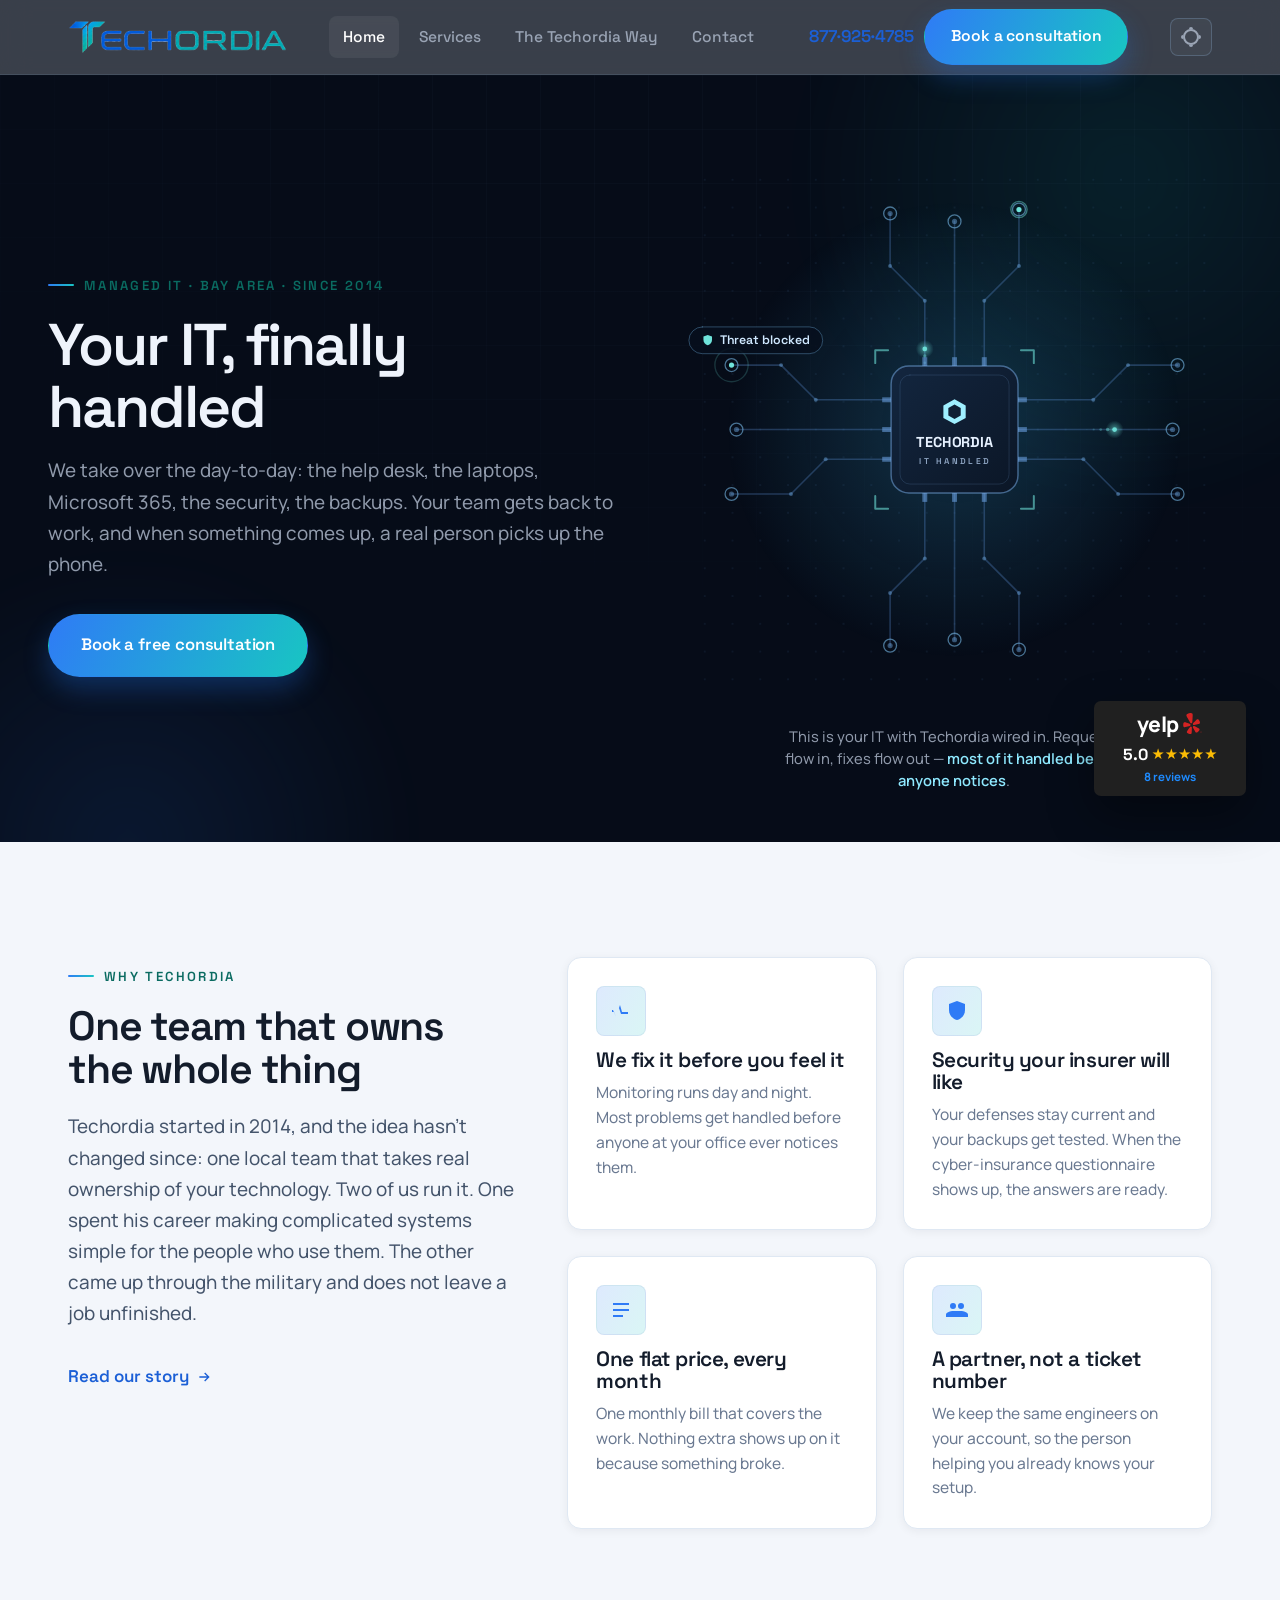
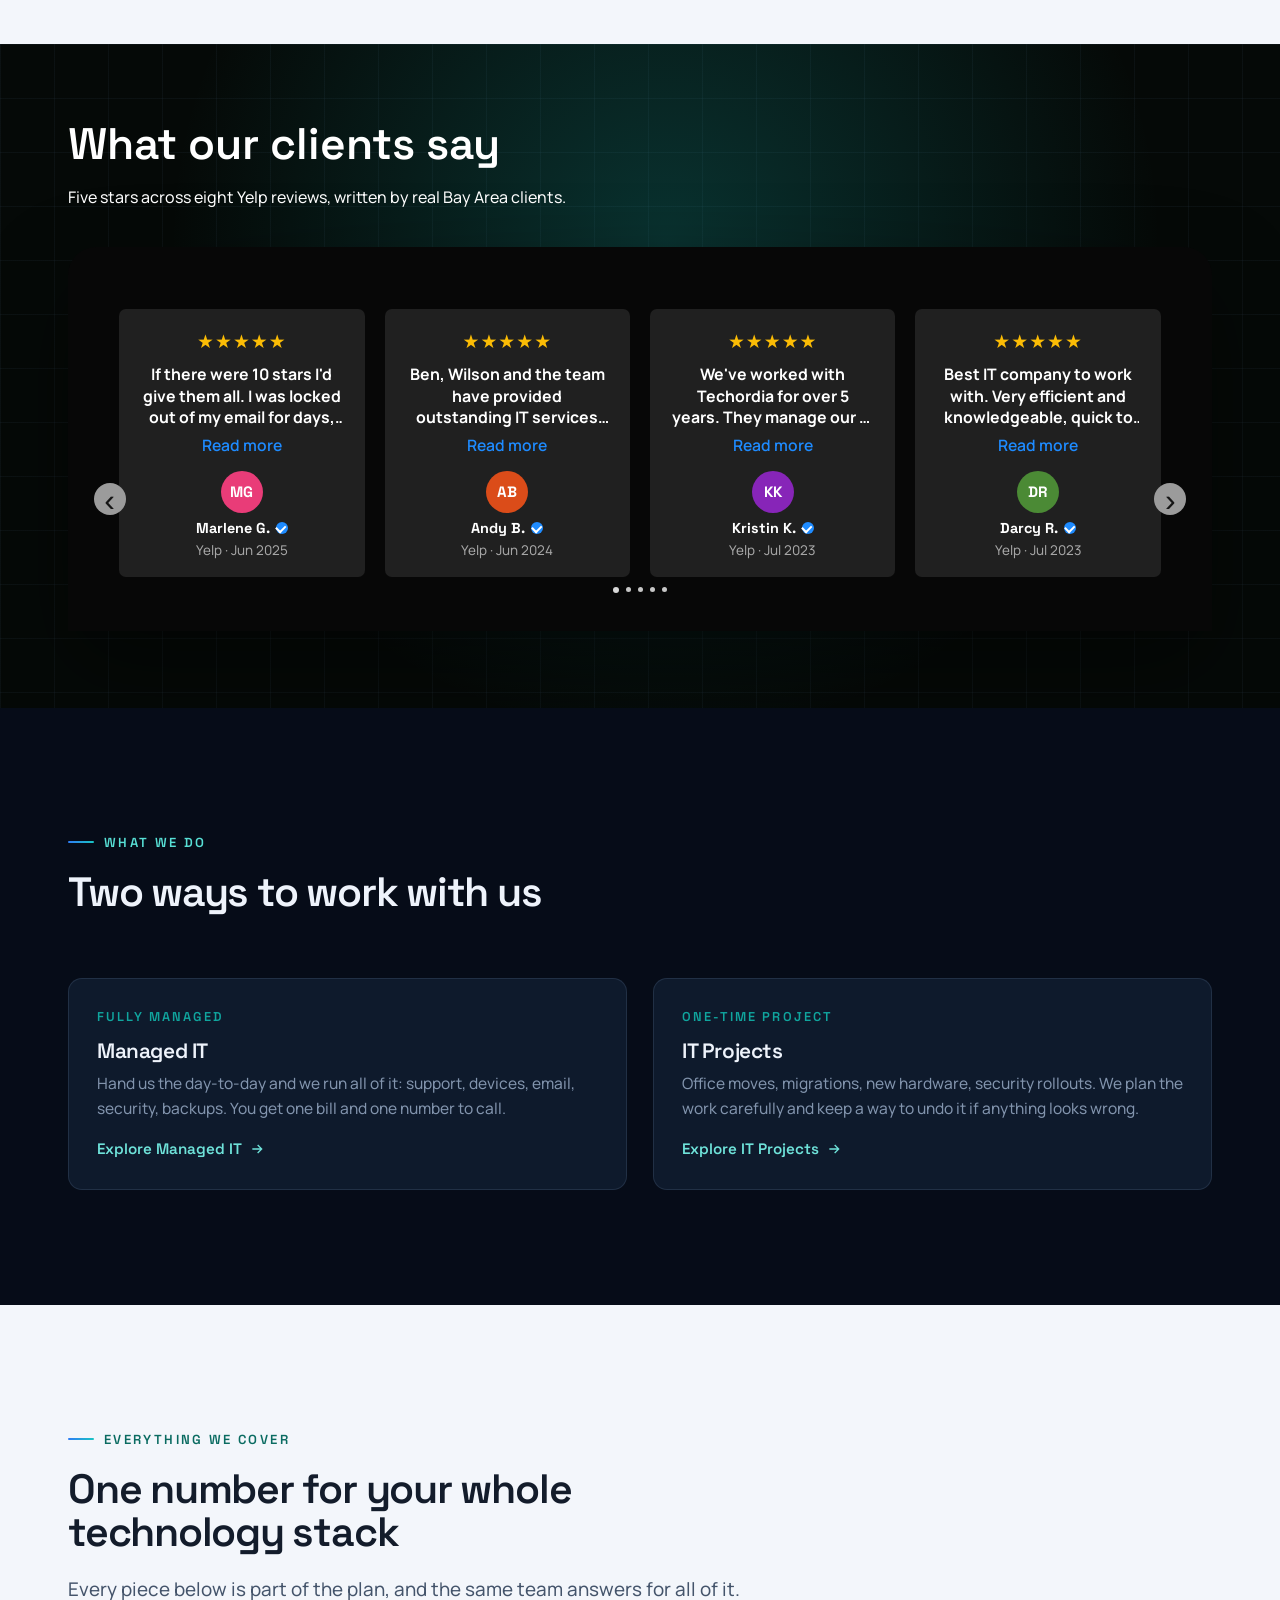
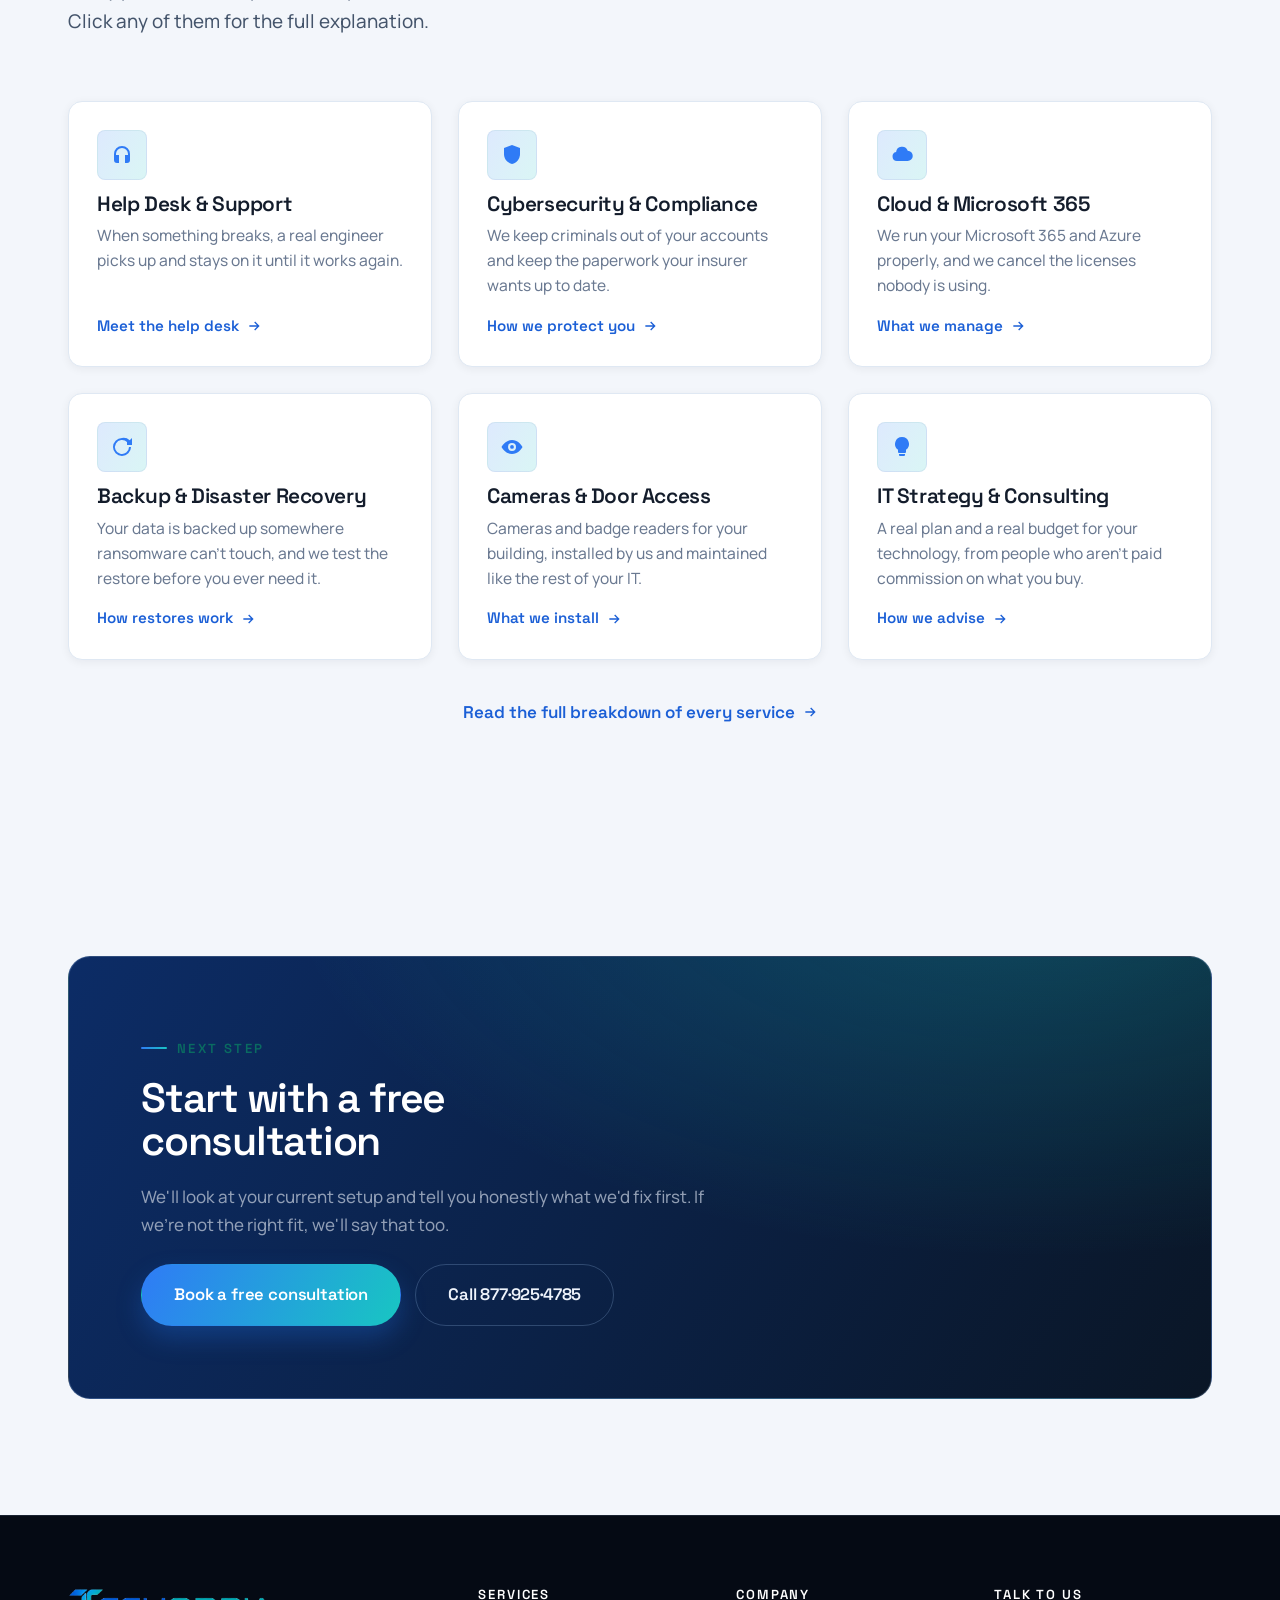
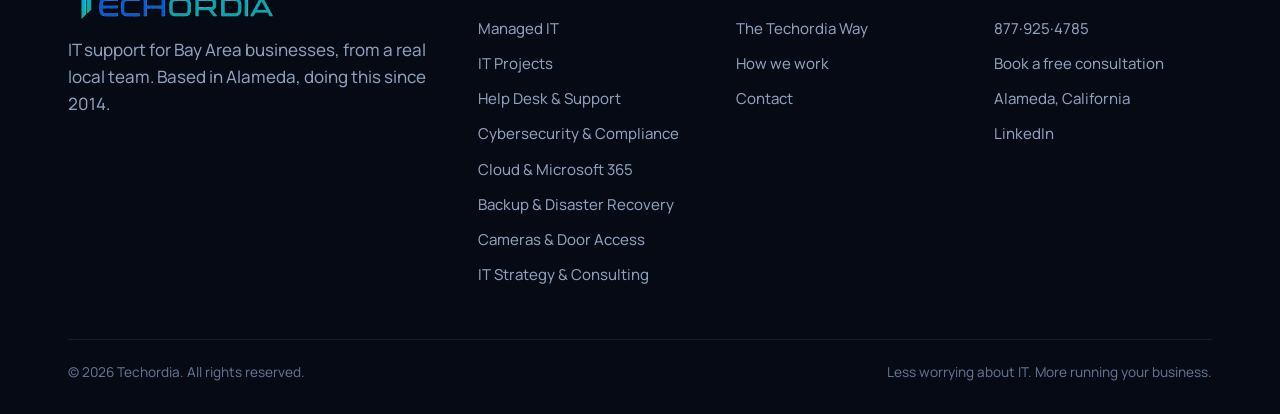
==== commit 4b82f91e: "Remove Yelp summary square" ====
--- a/index.html
+++ b/index.html
@@ -105,19 +105,6 @@
       <p>Five stars across eight Yelp reviews, written by real Bay Area clients.</p>
     </div>
     <div class="google-review-stage reveal" data-review-carousel>
-      <div class="google-summary-bar" aria-label="Techordia Yelp reviews summary">
-        <div>
-          <div class="google-summary__brand">
-            <span class="google-wordmark yelp-mark" aria-label="Yelp">Yelp</span>
-            <strong>Reviews</strong>
-          </div>
-          <div class="google-summary__score">
-            <strong>5.0</strong>
-            <span class="google-stars" aria-label="5 out of 5 stars"><span aria-hidden="true">&#9733;&#9733;&#9733;&#9733;&#9733;</span></span>
-            <a href="https://www.yelp.com/biz/techordia-alameda" target="_blank" rel="noopener">(8 Yelp reviews)</a>
-          </div>
-        </div>
-      </div>
       <button class="review-arrow review-arrow--prev" type="button" aria-label="Previous reviews"><span aria-hidden="true">&#8249;</span></button>
       <div class="google-review-track" tabindex="0" aria-label="Techordia review cards">
         <article class="google-review-card">
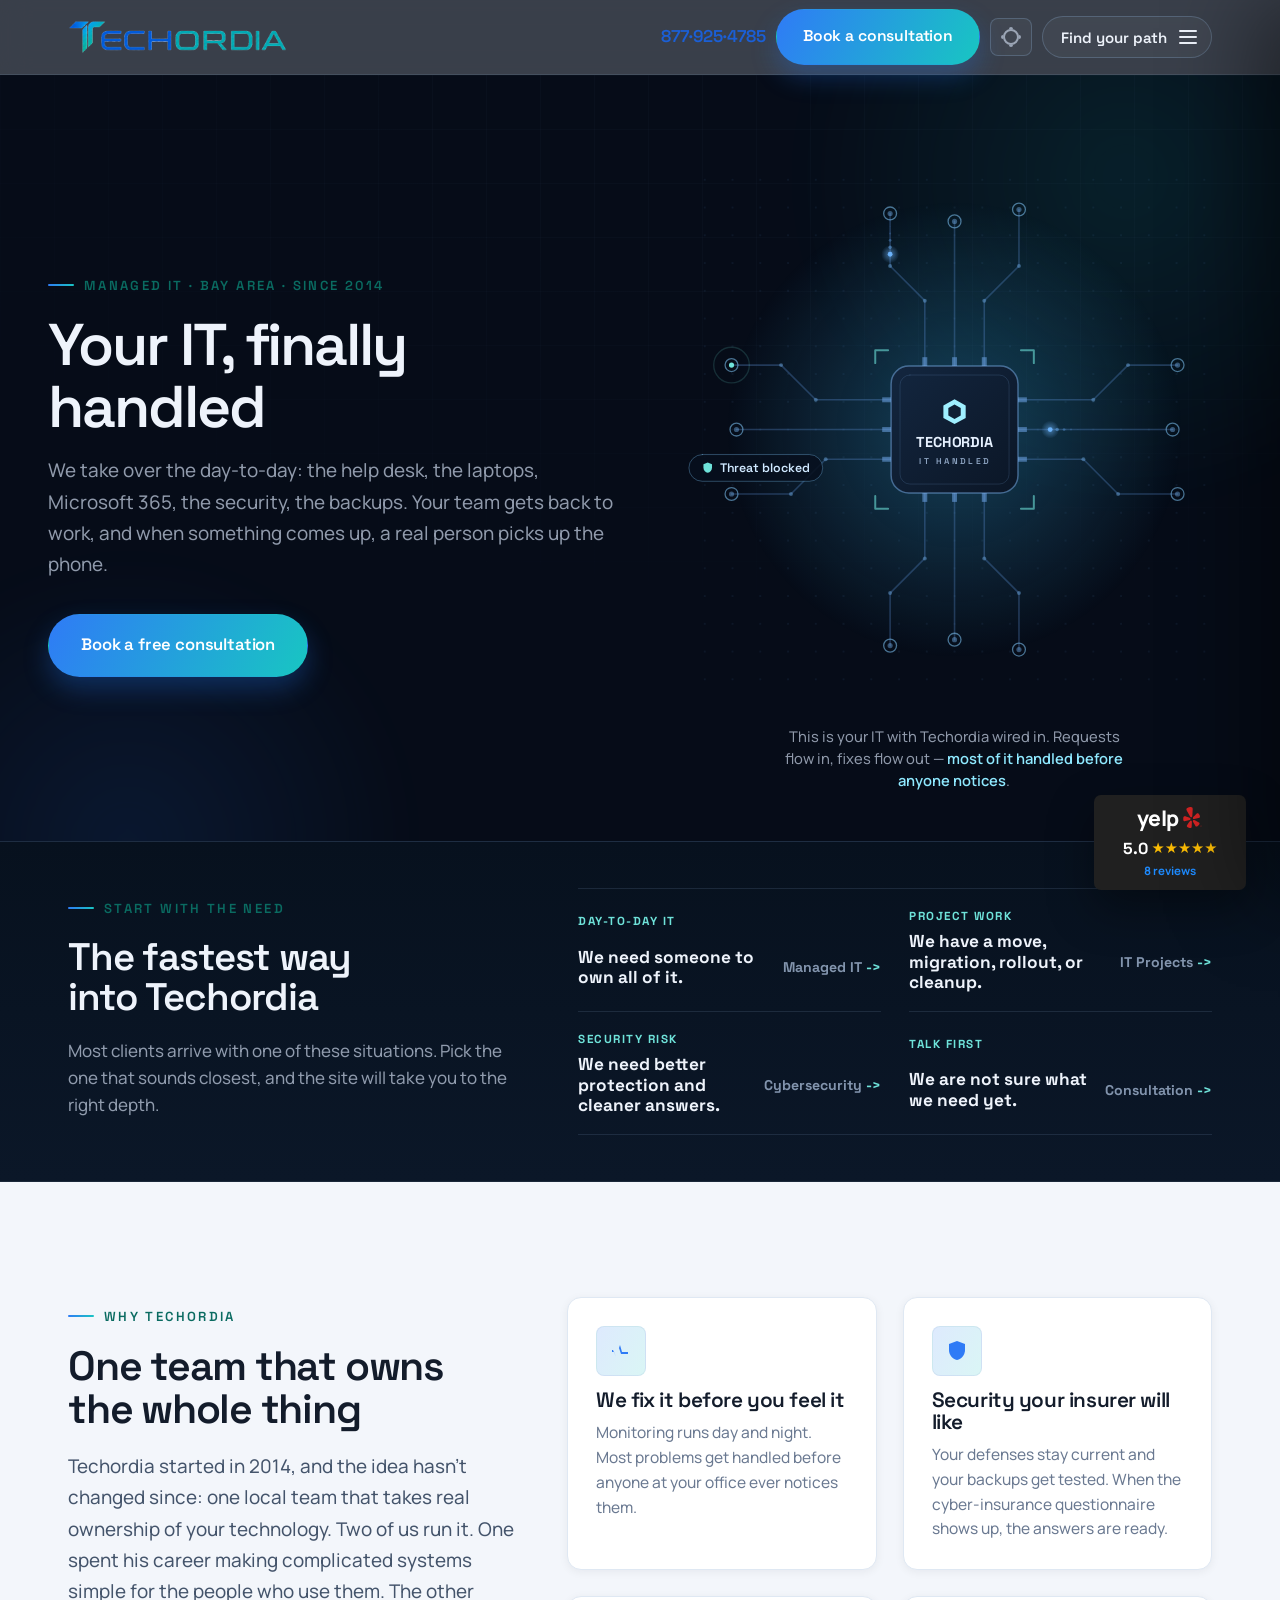
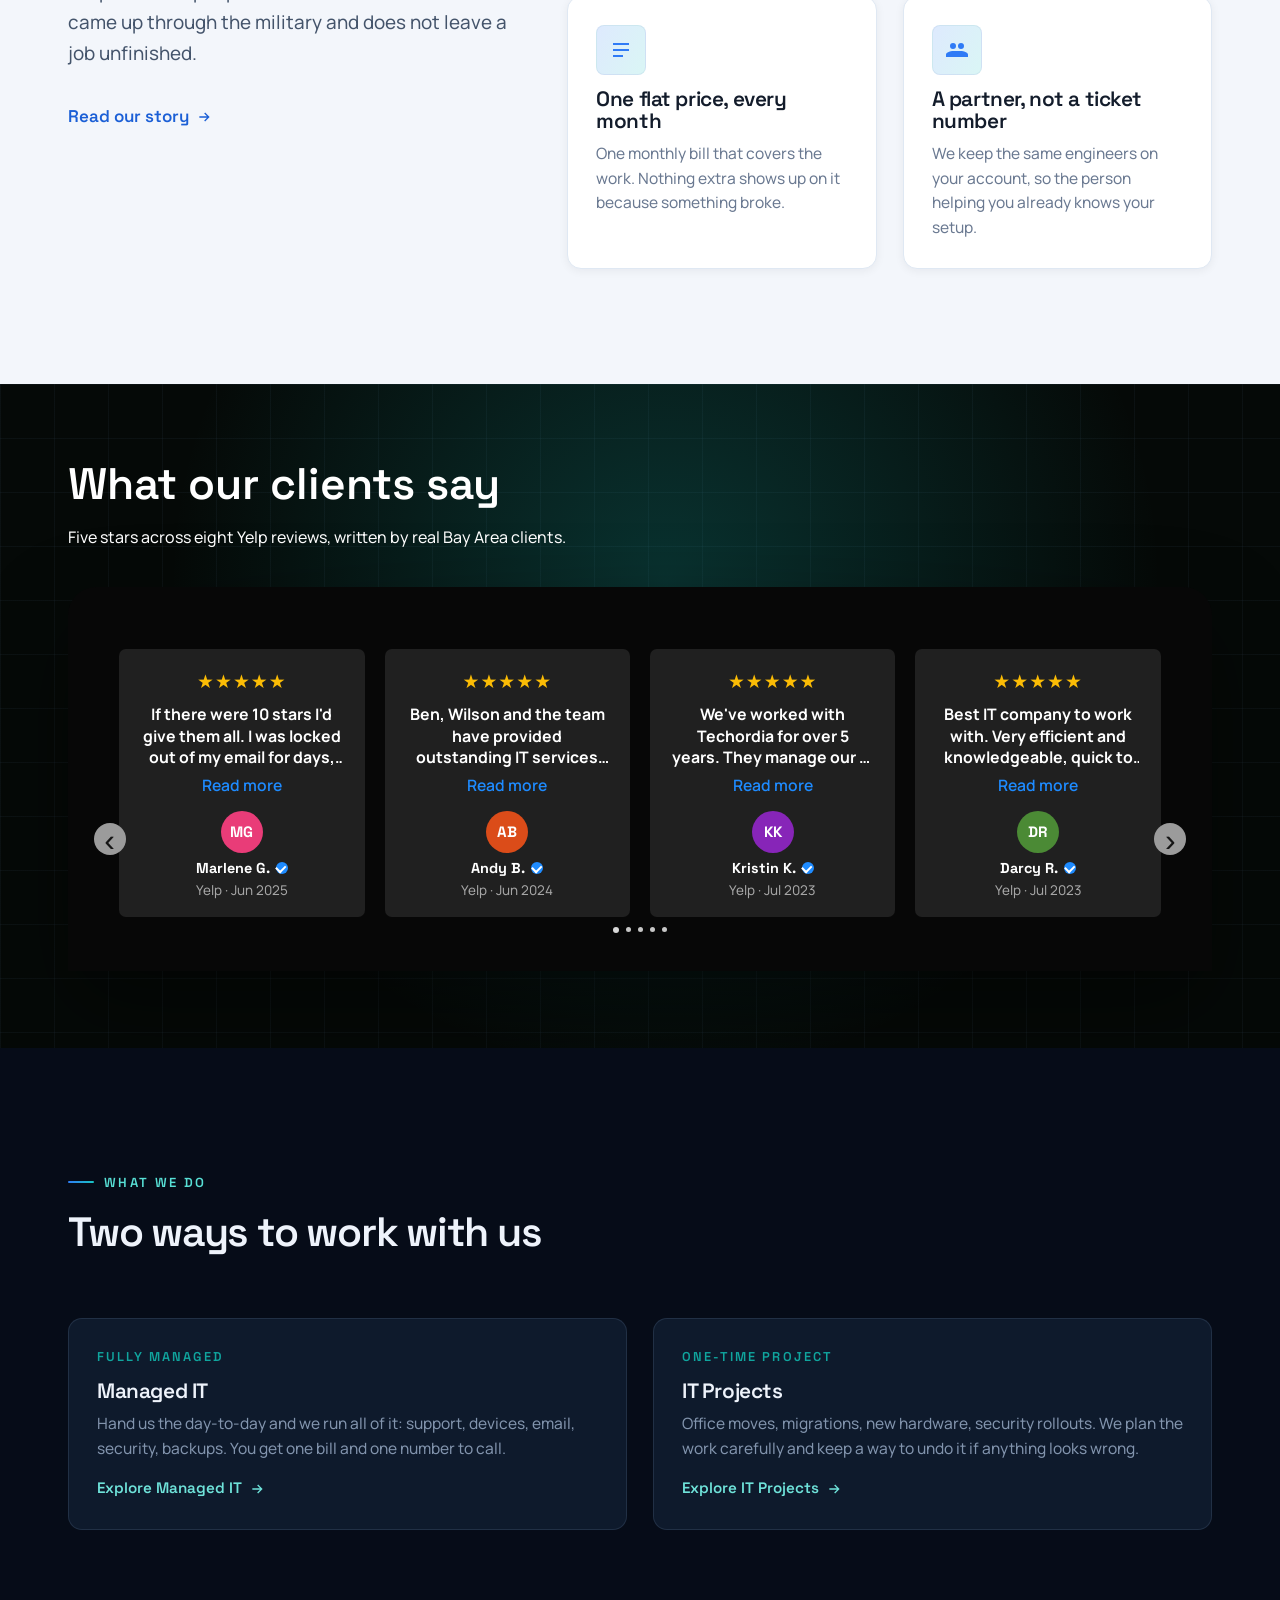
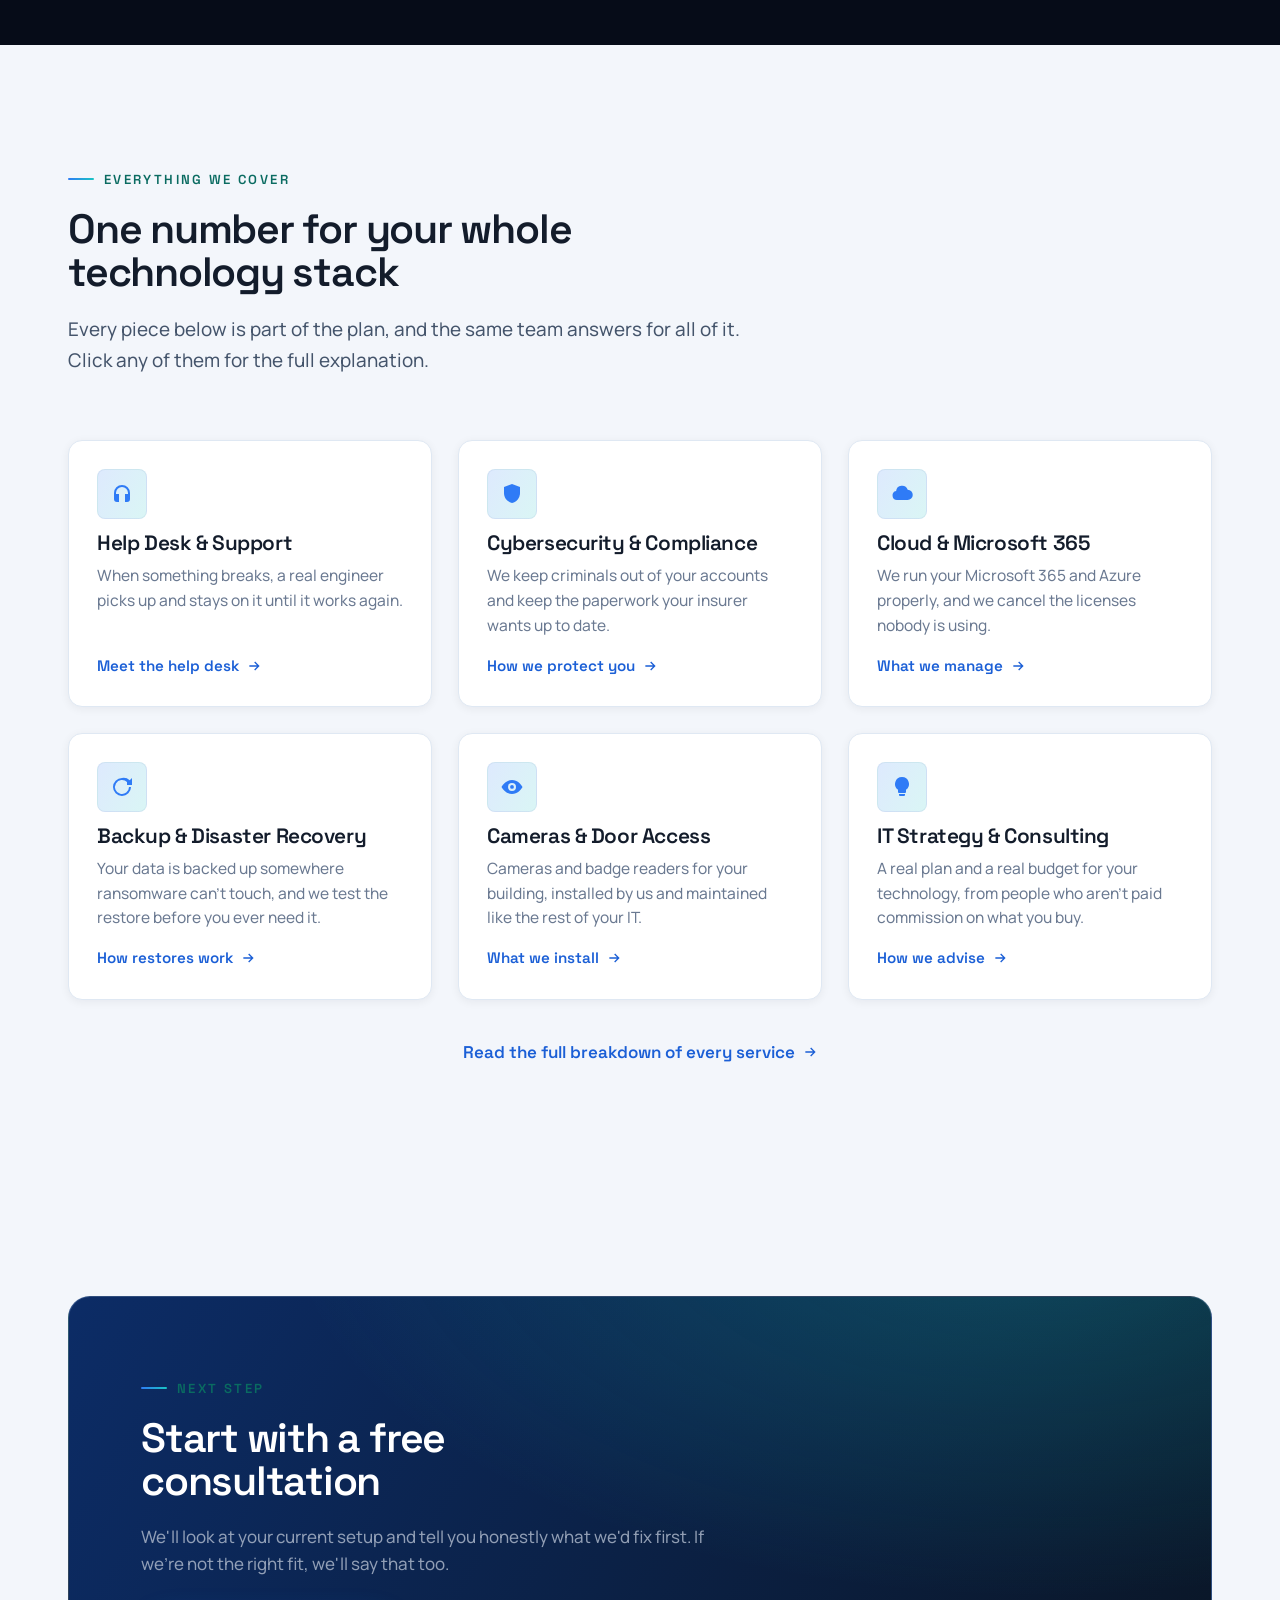
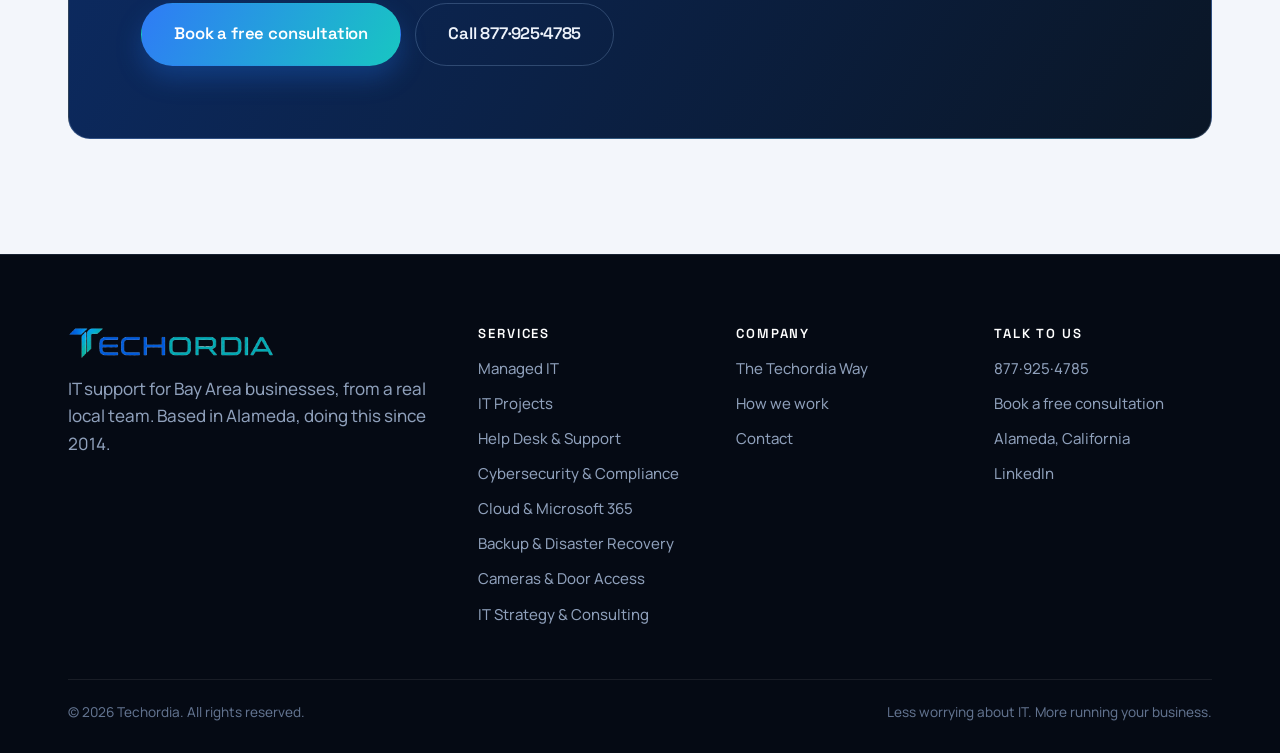
==== commit b174f8b7: "Replace top nav with guided client menu" ====
--- a/index.html
+++ b/index.html
@@ -22,39 +22,65 @@
 <link rel="preconnect" href="https://fonts.googleapis.com" />
 <link rel="preconnect" href="https://fonts.gstatic.com" crossorigin />
 <link href="https://fonts.googleapis.com/css2?family=Space+Grotesk:wght@500;600;700&family=Manrope:wght@400;500;600;700&display=swap" rel="stylesheet" />
-<link rel="stylesheet" href="assets/css/app.css?v=20260611-1" />
-<link rel="stylesheet" href="assets/css/effects.css?v=20260611-1" />
+<link rel="stylesheet" href="assets/css/app.css?v=20260612-1" />
+<link rel="stylesheet" href="assets/css/effects.css?v=20260612-1" />
 </head>
 <body>
 <!-- ================= HEADER ================= -->
 <header class="masthead">
   <div class="wrap masthead__row">
-    <a class="brand" href="index.html" aria-label="Techordia home"><img src="assets/img/logo.png?v=20260611-1" alt="Techordia" /></a>
-    <nav class="mainnav" aria-label="Primary">
-      <a href="index.html" class="is-active">Home</a>
-      <div class="navitem">
-        <button type="button" aria-haspopup="true" aria-expanded="false" aria-controls="services-menu">Services</button>
-        <div class="dropdown dropdown--svc" id="services-menu">
-          <a href="managed-it.html">Managed IT</a>
-          <a href="it-projects.html">IT Projects</a>
-          <a href="managed-it.html#help-desk">Help Desk &amp; Support</a>
-          <a href="managed-it.html#cybersecurity">Cybersecurity &amp; Compliance</a>
-          <a href="managed-it.html#cloud">Cloud &amp; Microsoft 365</a>
-          <a href="managed-it.html#backup">Backup &amp; Disaster Recovery</a>
-          <a href="managed-it.html#cameras">Cameras &amp; Door Access</a>
-          <a href="managed-it.html#strategy">IT Strategy &amp; Consulting</a>
-        </div>
-      </div>
-      <a href="techordia-way.html">The Techordia Way</a>
-      <a href="contact.html">Contact</a>
-    </nav>
+    <a class="brand" href="index.html" aria-label="Techordia home"><img src="assets/img/logo.png?v=20260611-2" alt="Techordia" /></a>
     <div class="header-cta">
-      <a href="tel:8779254785" class="textlink nowrap">877·925·4785</a>
+      <a href="tel:8779254785" class="textlink nowrap">877&middot;925&middot;4785</a>
       <a href="contact.html" class="btn btn--primary">Book a consultation</a>
-    </div>
-    <button class="navtoggle" aria-label="Menu" aria-expanded="false"><span></span></button>
+      <button class="site-menu-toggle" type="button" aria-label="Open site guide" aria-haspopup="dialog" aria-controls="site-menu" aria-expanded="false">
+        <span>Find your path</span><i aria-hidden="true"></i>
+      </button>
+    </div>
   </div>
 </header>
+
+<div class="site-menu" id="site-menu" aria-hidden="true">
+  <div class="site-menu__backdrop" data-menu-close></div>
+  <aside class="site-menu__panel" role="dialog" aria-modal="true" aria-labelledby="site-menu-title" tabindex="-1">
+    <button class="site-menu__close" type="button" data-menu-close aria-label="Close site guide"><span aria-hidden="true">&times;</span></button>
+    <div class="site-menu__intro">
+      <p class="eyebrow">Start here</p>
+      <h2 id="site-menu-title">What do you need handled?</h2>
+      <p>Choose the situation closest to yours. Every path leads to the same local team and a clear next step.</p>
+    </div>
+    <div class="site-menu__paths" aria-label="Client paths">
+      <a class="site-menu__path" href="managed-it.html"><small>Daily IT ownership</small><strong>Run our IT for us</strong><span>Help desk, devices, Microsoft 365, security, backup, and vendors under one accountable team.</span></a>
+      <a class="site-menu__path" href="it-projects.html"><small>Planned change</small><strong>Handle a project</strong><span>Moves, migrations, hardware refreshes, security rollouts, and cleanup work with a plan.</span></a>
+      <a class="site-menu__path" href="managed-it.html#cybersecurity"><small>Protection</small><strong>Reduce our security risk</strong><span>Practical controls, backups, awareness, and insurer-ready evidence without scare tactics.</span></a>
+      <a class="site-menu__path" href="techordia-way.html"><small>How we work</small><strong>See the Techordia standard</strong><span>How we think, communicate, document, and take ownership of the work.</span></a>
+      <a class="site-menu__path site-menu__path--accent" href="contact.html"><small>Ready to talk</small><strong>Book a consultation</strong><span>Tell us what is going on and we will explain what we would fix first.</span></a>
+    </div>
+    <div class="site-menu__directory">
+      <div>
+        <h3>Services</h3>
+        <a href="managed-it.html">Managed IT</a>
+        <a href="it-projects.html">IT Projects</a>
+        <a href="managed-it.html#help-desk">Help Desk &amp; Support</a>
+        <a href="managed-it.html#cloud">Cloud &amp; Microsoft 365</a>
+        <a href="managed-it.html#backup">Backup &amp; Disaster Recovery</a>
+        <a href="managed-it.html#cameras">Cameras &amp; Door Access</a>
+      </div>
+      <div>
+        <h3>Company</h3>
+        <a href="services.html">How we work</a>
+        <a href="techordia-way.html">The Techordia Way</a>
+        <a href="contact.html">Contact</a>
+      </div>
+      <div>
+        <h3>Talk to us</h3>
+        <a href="tel:8779254785">877&middot;925&middot;4785</a>
+        <a href="contact.html">Book a free consultation</a>
+        <a href="https://www.linkedin.com/company/techordia-llc" target="_blank" rel="noopener">LinkedIn</a>
+      </div>
+    </div>
+  </aside>
+</div>
 
 <main>
 <!-- ================= HERO ================= -->
@@ -73,6 +99,25 @@
     <div class="home-hero__fx">
       <div class="fx" data-fx="core" data-label="The Techordia command core: a circuit board where requests flow in, fixes flow out, and live status updates show threats blocked, backups verified, and tickets closed"></div>
       <p class="fx-caption">This is your IT with Techordia wired in. Requests flow in, fixes flow out — <strong>most of it handled before anyone notices</strong>.</p>
+    </div>
+  </div>
+</section>
+
+<!-- ================= CLIENT PATHS ================= -->
+<section class="pathfinder" aria-labelledby="pathfinder-title">
+  <div class="wrap">
+    <div class="pathfinder__inner reveal">
+      <div class="pathfinder__copy">
+        <p class="eyebrow">Start with the need</p>
+        <h2 id="pathfinder-title">The fastest way into Techordia</h2>
+        <p>Most clients arrive with one of these situations. Pick the one that sounds closest, and the site will take you to the right depth.</p>
+      </div>
+      <div class="pathfinder__list">
+        <a href="managed-it.html"><small>Day-to-day IT</small><strong>We need someone to own all of it.</strong><span>Managed IT</span></a>
+        <a href="it-projects.html"><small>Project work</small><strong>We have a move, migration, rollout, or cleanup.</strong><span>IT Projects</span></a>
+        <a href="managed-it.html#cybersecurity"><small>Security risk</small><strong>We need better protection and cleaner answers.</strong><span>Cybersecurity</span></a>
+        <a href="contact.html"><small>Talk first</small><strong>We are not sure what we need yet.</strong><span>Consultation</span></a>
+      </div>
     </div>
   </div>
 </section>
@@ -291,7 +336,7 @@
   </div>
 </footer>
 
-<script src="assets/js/effects.js?v=20260611-1" defer></script>
-<script src="assets/js/site.js?v=20260611-1" defer></script>
+<script src="assets/js/effects.js?v=20260612-1" defer></script>
+<script src="assets/js/site.js?v=20260612-1" defer></script>
 </body>
 </html>
--- a/assets/css/app.css
+++ b/assets/css/app.css
@@ -235,6 +235,191 @@
 [data-theme="light"] .theme-toggle__sun { opacity: 0; transform: scale(.82); }
 [data-theme="light"] .theme-toggle__moon { opacity: 1; transform: scale(1); }
 
+.site-menu-toggle {
+  display: inline-flex;
+  align-items: center;
+  gap: 12px;
+  min-height: 42px;
+  padding: 10px 14px 10px 18px;
+  border: 1px solid var(--hairline-strong);
+  border-radius: var(--pill);
+  background: rgba(255,255,255,.04);
+  color: var(--ink);
+  cursor: pointer;
+  font-family: var(--font-display);
+  font-size: .94rem;
+  font-weight: 600;
+  letter-spacing: 0;
+  transition: background .18s, border-color .18s, color .18s, transform .18s;
+}
+.site-menu-toggle:hover {
+  border-color: #6fe3da;
+  background: rgba(24,198,194,.1);
+  transform: translateY(-1px);
+}
+.site-menu-toggle i,
+.site-menu-toggle i::before,
+.site-menu-toggle i::after {
+  content: "";
+  display: block;
+  width: 18px;
+  height: 2px;
+  border-radius: 2px;
+  background: currentColor;
+}
+.site-menu-toggle i {
+  position: relative;
+}
+.site-menu-toggle i::before,
+.site-menu-toggle i::after {
+  position: absolute;
+  left: 0;
+}
+.site-menu-toggle i::before { top: -6px; }
+.site-menu-toggle i::after { top: 6px; }
+.site-menu-open { overflow: hidden; }
+.site-menu {
+  position: fixed;
+  inset: 0;
+  z-index: 120;
+  pointer-events: none;
+}
+.site-menu.is-open {
+  pointer-events: auto;
+}
+.site-menu__backdrop {
+  position: absolute;
+  inset: 0;
+  background: rgba(2, 8, 18, .72);
+  opacity: 0;
+  transition: opacity .24s ease;
+}
+.site-menu.is-open .site-menu__backdrop {
+  opacity: 1;
+}
+.site-menu__panel {
+  position: absolute;
+  top: 0;
+  right: 0;
+  width: min(680px, calc(100vw - 24px));
+  height: 100%;
+  overflow: auto;
+  padding: clamp(28px, 4vw, 54px);
+  background:
+    radial-gradient(circle at 100% 0%, rgba(24,198,194,.18), transparent 30rem),
+    linear-gradient(180deg, var(--panel), #08111f);
+  border-left: 1px solid var(--hairline-strong);
+  box-shadow: -30px 0 80px rgba(0,0,0,.42);
+  transform: translateX(100%);
+  transition: transform .32s cubic-bezier(.2,.7,.3,1);
+}
+.site-menu.is-open .site-menu__panel {
+  transform: none;
+}
+.site-menu__panel:focus {
+  outline: 0;
+}
+.site-menu__close {
+  position: absolute;
+  top: 18px;
+  right: 18px;
+  display: grid;
+  place-items: center;
+  width: 40px;
+  height: 40px;
+  border: 1px solid var(--hairline-strong);
+  border-radius: 50%;
+  background: rgba(255,255,255,.05);
+  color: var(--ink);
+  cursor: pointer;
+  font-size: 1.8rem;
+  line-height: 1;
+}
+.site-menu__intro {
+  max-width: 520px;
+  padding-right: 34px;
+  margin-bottom: clamp(24px, 4vw, 36px);
+}
+.site-menu__intro h2 {
+  color: var(--ink);
+  font-size: clamp(2rem, 4vw, 3rem);
+  letter-spacing: -.035em;
+}
+.site-menu__intro p {
+  color: var(--ink-soft);
+}
+.site-menu__paths {
+  display: grid;
+  gap: 1px;
+  border-block: 1px solid var(--hairline);
+  margin-bottom: clamp(28px, 4vw, 42px);
+}
+.site-menu__path {
+  display: grid;
+  gap: 5px;
+  padding: 19px 0;
+  color: var(--ink-soft);
+  border-bottom: 1px solid var(--hairline);
+  transition: color .18s, padding-left .18s;
+}
+.site-menu__path:last-child {
+  border-bottom: 0;
+}
+.site-menu__path small {
+  color: #6fe3da;
+  font-family: var(--font-display);
+  font-size: .76rem;
+  font-weight: 700;
+  letter-spacing: .13em;
+  text-transform: uppercase;
+}
+.site-menu__path strong {
+  color: var(--ink);
+  font-family: var(--font-display);
+  font-size: clamp(1.18rem, 2vw, 1.45rem);
+  line-height: 1.1;
+}
+.site-menu__path span {
+  max-width: 58ch;
+  color: var(--ink-mute);
+  font-size: .96rem;
+}
+.site-menu__path:hover {
+  padding-left: 12px;
+  color: var(--ink);
+}
+.site-menu__path--accent {
+  border-radius: var(--r-sm);
+  padding-inline: 18px;
+  margin: 10px 0;
+  background: var(--grad-soft);
+  border: 1px solid var(--hairline-strong);
+}
+.site-menu__path--accent:hover {
+  padding-left: 26px;
+}
+.site-menu__directory {
+  display: grid;
+  grid-template-columns: 1.25fr 1fr 1fr;
+  gap: clamp(22px, 4vw, 38px);
+}
+.site-menu__directory h3 {
+  color: var(--ink);
+  margin-bottom: 12px;
+  font-size: .84rem;
+  letter-spacing: .13em;
+  text-transform: uppercase;
+}
+.site-menu__directory a {
+  display: block;
+  color: var(--ink-mute);
+  font-size: .94rem;
+  padding: 5px 0;
+}
+.site-menu__directory a:hover {
+  color: #6fe3da;
+}
+
 /* ---- hero shell (shared) ---- */
 .hero { position: relative; background: var(--bg); color: var(--ink-soft); overflow: hidden; isolation: isolate; }
 .hero h1,
@@ -269,7 +454,8 @@
 }
 [data-theme="light"] .mainnav a,
 [data-theme="light"] .navitem > button,
-[data-theme="light"] .theme-toggle {
+[data-theme="light"] .theme-toggle,
+[data-theme="light"] .site-menu-toggle {
   color: var(--slate-soft);
 }
 [data-theme="light"] .mainnav a:hover,
@@ -287,6 +473,31 @@
 [data-theme="light"] .dropdown a span { color: var(--slate-mute); }
 [data-theme="light"] .dropdown a:hover { background: rgba(47,123,246,.08); }
 [data-theme="light"] .dropdown--svc a { color: var(--slate); }
+[data-theme="light"] .site-menu__backdrop {
+  background: rgba(7, 18, 34, .38);
+}
+[data-theme="light"] .site-menu__panel {
+  background:
+    radial-gradient(circle at 100% 0%, rgba(47,123,246,.14), transparent 30rem),
+    linear-gradient(180deg, var(--surface), var(--paper-2));
+  box-shadow: -28px 0 70px rgba(21, 60, 110, .18);
+}
+[data-theme="light"] .site-menu__intro h2,
+[data-theme="light"] .site-menu__path strong,
+[data-theme="light"] .site-menu__directory h3,
+[data-theme="light"] .site-menu__close {
+  color: var(--slate);
+}
+[data-theme="light"] .site-menu__intro p,
+[data-theme="light"] .site-menu__path span,
+[data-theme="light"] .site-menu__directory a {
+  color: var(--slate-soft);
+}
+[data-theme="light"] .site-menu-toggle,
+[data-theme="light"] .site-menu__close {
+  background: rgba(255,255,255,.64);
+  border-color: rgba(47,123,246,.22);
+}
 [data-theme="light"] .btn--ghost {
   color: var(--blue-deep);
   background: rgba(255,255,255,.58);
@@ -639,7 +850,7 @@
 .google-float__button {
   position: fixed;
   right: 34px;
-  bottom: 104px;
+  bottom: 10px;
   z-index: 86;
   display: grid;
   justify-items: center;
@@ -971,6 +1182,98 @@
 .home-hero__fx { position: relative; }
 .home-hero__fx .fx { max-width: 560px; margin-inline: auto; }
 .hero__stats { position: relative; z-index: 2; max-width: calc(var(--container) + (var(--gutter) * 2)); border-top: 1px solid var(--hairline); padding-block: 26px 38px; }
+
+.pathfinder {
+  position: relative;
+  z-index: 2;
+  margin-top: -1px;
+  padding: clamp(26px, 4vw, 46px) 0;
+  background: linear-gradient(180deg, #07111e, #0b1728);
+  border-top: 1px solid var(--hairline);
+  border-bottom: 1px solid var(--hairline);
+  color: var(--ink-soft);
+}
+.pathfinder__inner {
+  display: grid;
+  grid-template-columns: .84fr 1.16fr;
+  gap: clamp(24px, 4vw, 54px);
+  align-items: center;
+}
+.pathfinder__copy h2 {
+  max-width: 12ch;
+  color: var(--ink);
+  font-size: clamp(1.9rem, 3vw, 2.55rem);
+}
+.pathfinder__copy p:last-child {
+  max-width: 42ch;
+  color: var(--ink-soft);
+}
+.pathfinder__list {
+  display: grid;
+  grid-template-columns: repeat(2, minmax(0, 1fr));
+  gap: 0 28px;
+  border-block: 1px solid var(--hairline);
+}
+.pathfinder__list a {
+  display: grid;
+  grid-template-columns: 1fr auto;
+  gap: 5px 16px;
+  align-items: center;
+  min-height: 106px;
+  padding: 18px 0;
+  border-bottom: 1px solid var(--hairline);
+  color: var(--ink-soft);
+  transition: color .18s, transform .18s;
+}
+.pathfinder__list a:nth-last-child(-n+2) {
+  border-bottom: 0;
+}
+.pathfinder__list a:hover {
+  color: var(--ink);
+  transform: translateX(6px);
+}
+.pathfinder__list small {
+  grid-column: 1 / -1;
+  color: #6fe3da;
+  font-family: var(--font-display);
+  font-size: .73rem;
+  font-weight: 700;
+  letter-spacing: .13em;
+  text-transform: uppercase;
+}
+.pathfinder__list strong {
+  color: var(--ink);
+  font-family: var(--font-display);
+  font-size: 1.08rem;
+  line-height: 1.2;
+}
+.pathfinder__list span {
+  color: var(--ink-mute);
+  font-family: var(--font-display);
+  font-size: .88rem;
+  font-weight: 700;
+  white-space: nowrap;
+}
+.pathfinder__list span::after {
+  content: " ->";
+  color: #6fe3da;
+}
+[data-theme="light"] .pathfinder {
+  background: linear-gradient(180deg, var(--surface), var(--paper-2));
+  border-color: rgba(47,123,246,.16);
+}
+[data-theme="light"] .pathfinder__copy h2,
+[data-theme="light"] .pathfinder__list strong {
+  color: var(--slate);
+}
+[data-theme="light"] .pathfinder,
+[data-theme="light"] .pathfinder__copy p:last-child,
+[data-theme="light"] .pathfinder__list a {
+  color: var(--slate-soft);
+}
+[data-theme="light"] .pathfinder__list span {
+  color: var(--slate-mute);
+}
 
 /* Why block: lead column + 2x2 cards */
 .home-split { display: grid; grid-template-columns: .82fr 1.18fr; gap: clamp(28px, 4vw, 60px); align-items: start; }
@@ -1065,7 +1368,7 @@
   .header-cta .textlink { display: none; }
 }
 @media (max-width: 980px) {
-  .home-hero, .home-split, .ph-2col, .sel, .duo, .contact, .cols-4, .cols-3, .cols-2 { grid-template-columns: 1fr; }
+  .home-hero, .home-split, .pathfinder__inner, .ph-2col, .sel, .duo, .contact, .cols-4, .cols-3, .cols-2 { grid-template-columns: 1fr; }
   .home-hero { min-height: 0; }
   .home-hero__fx { margin-top: clamp(22px, 5vw, 42px); }
   .home-hero__fx .fx, .ph-2col .fx { max-width: 460px; }
@@ -1083,9 +1386,10 @@
     background: transparent; border: 0; padding: 0 0 0 12px; }
   .dropdown--svc { width: auto; max-height: none; padding: 0 0 0 12px; }
   .dropdown--svc a { padding-left: 0; }
+  .site-menu__directory { grid-template-columns: 1fr 1fr; }
   .header-cta .btn { display: none; }
   .google-review-card { flex-basis: calc((100% - 20px) / 2); }
-  .google-float__button { right: 22px; bottom: 96px; }
+  .google-float__button { right: 22px; bottom: 10px; }
   .google-float__chat { right: 22px; bottom: 22px; }
   .foot__top { grid-template-columns: 1fr 1fr; }
 }
@@ -1095,6 +1399,19 @@
   .brand img { height: 28px; max-width: 170px; }
   .theme-toggle,
   .navtoggle { width: 40px; }
+  .site-menu-toggle { width: 42px; height: 40px; min-height: 40px; padding: 0; justify-content: center; border-radius: var(--r-sm); }
+  .site-menu-toggle span { position: absolute; width: 1px; height: 1px; overflow: hidden; clip-path: inset(50%); white-space: nowrap; }
+  .site-menu__panel { width: 100%; padding: 64px 22px 28px; }
+  .site-menu__intro { padding-right: 0; }
+  .site-menu__paths { margin-bottom: 28px; }
+  .site-menu__path { padding-block: 17px; }
+  .site-menu__directory { grid-template-columns: 1fr; }
+  .pathfinder__list { grid-template-columns: 1fr; gap: 0; }
+  .pathfinder__list a,
+  .pathfinder__list a:nth-last-child(-n+2) { border-bottom: 1px solid var(--hairline); }
+  .pathfinder__list a:last-child { border-bottom: 0; }
+  .pathfinder__list a { grid-template-columns: 1fr; min-height: 0; }
+  .pathfinder__list span { white-space: normal; }
   .foot__top { grid-template-columns: 1fr; }
   .band { padding: 32px 22px; }
   .row2 { grid-template-columns: 1fr; }
